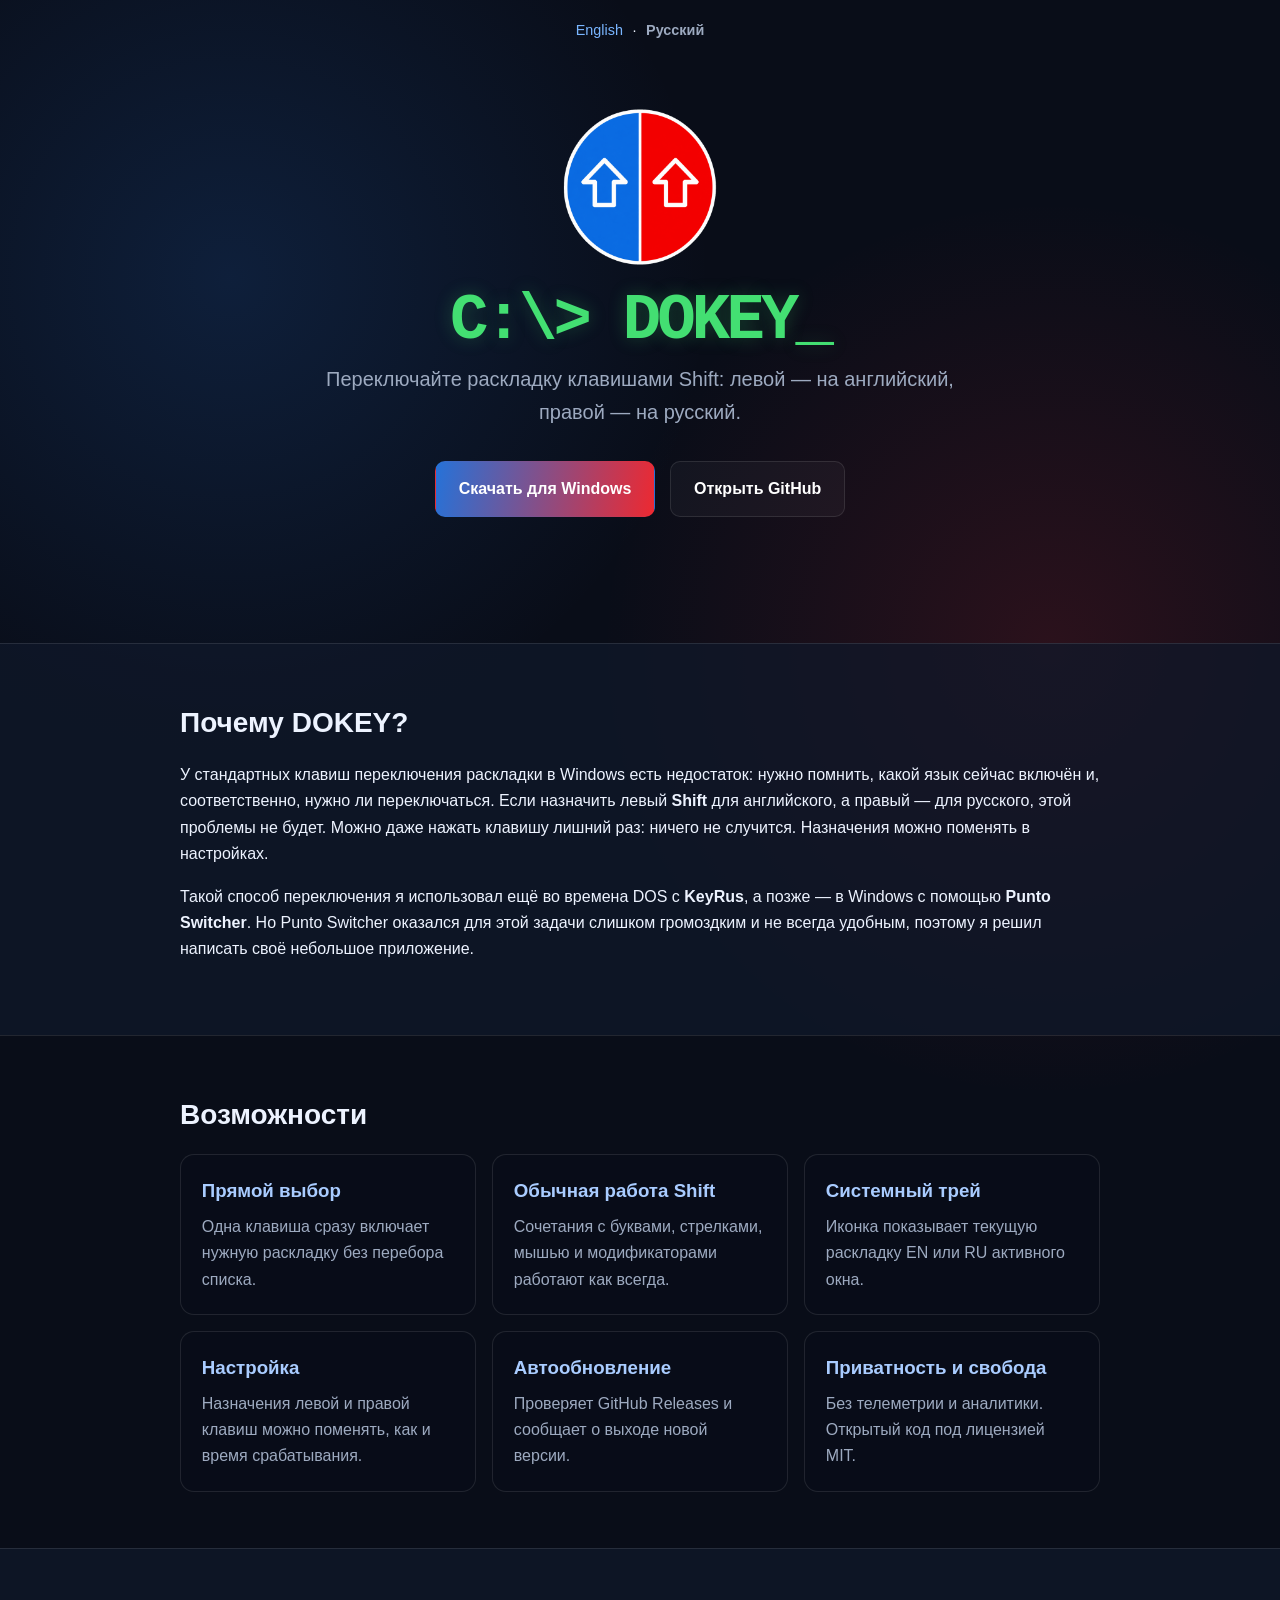
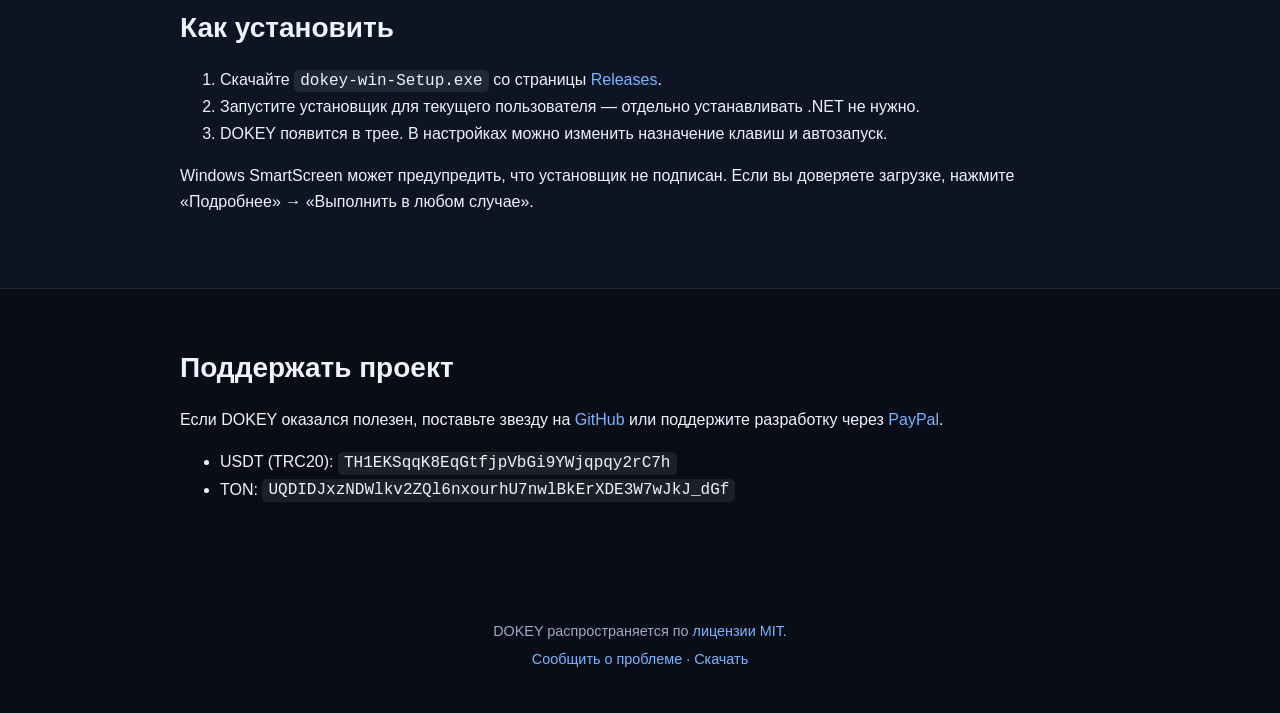
==== ru/index.html @ aeb41aa9 "Update pages from 5b7f5b9" ====
<!doctype html>
<html lang="ru">
<head>
  <meta charset="utf-8">
  <meta name="viewport" content="width=device-width, initial-scale=1">
  <title>DOKEY — Переключение раскладки клавишами Shift</title>
  <meta name="description" content="DOKEY — бесплатная утилита для Windows, назначающая английскую и русскую раскладки левой и правой клавишам Shift.">
  <link rel="canonical" href="https://dosoft.github.io/dokey/ru/">
  <link rel="alternate" hreflang="en" href="https://dosoft.github.io/dokey/">
  <link rel="icon" type="image/png" href="../logo.png">
  <meta property="og:title" content="DOKEY — Переключение раскладки клавишами Shift">
  <meta property="og:description" content="Выбирайте английскую или русскую раскладку напрямую левой и правой клавишами Shift.">
  <meta property="og:type" content="website">
  <meta property="og:url" content="https://dosoft.github.io/dokey/ru/">
  <meta property="og:image" content="https://dosoft.github.io/dokey/logo.png">
  <meta property="og:locale" content="ru_RU">
  <meta name="twitter:card" content="summary">
  <link rel="stylesheet" href="../styles.css">
  <script type="application/ld+json">{"@context":"https://schema.org","@type":"SoftwareApplication","name":"DOKEY","applicationCategory":"UtilitiesApplication","operatingSystem":"Windows 10, Windows 11","offers":{"@type":"Offer","price":"0","priceCurrency":"USD"},"url":"https://dosoft.github.io/dokey/ru/","downloadUrl":"https://github.com/dosoft/dokey/releases"}</script>
</head>
<body>
  <nav class="container lang"><a href="../">English</a><span>·</span><span class="active">Русский</span></nav>
  <header class="hero">
    <div class="container">
      <img class="logo" src="../logo.png" alt="Логотип DOKEY" width="160" height="160">
      <h1 class="prompt">C:\&gt; DOKEY_</h1>
      <p class="tagline">Переключайте раскладку клавишами Shift: левой — на английский, правой — на русский.</p>
      <div class="cta"><a class="button" href="https://github.com/dosoft/dokey/releases/latest">Скачать для Windows</a><a class="button secondary" href="https://github.com/dosoft/dokey">Открыть GitHub</a></div>
      <p id="release-meta" class="release-meta"></p>
    </div>
  </header>
  <main>
    <section class="alt"><div class="container"><h2>Почему DOKEY?</h2><p>У стандартных клавиш переключения раскладки в Windows есть недостаток: нужно помнить, какой язык сейчас включён и, соответственно, нужно ли переключаться. Если назначить левый <strong>Shift</strong> для английского, а правый — для русского, этой проблемы не будет. Можно даже нажать клавишу лишний раз: ничего не случится. Назначения можно поменять в настройках.</p><p>Такой способ переключения я использовал ещё во времена DOS с <strong>KeyRus</strong>, а позже — в Windows с помощью <strong>Punto Switcher</strong>. Но Punto Switcher оказался для этой задачи слишком громоздким и не всегда удобным, поэтому я решил написать своё небольшое приложение.</p></div></section>
    <section><div class="container"><h2>Возможности</h2><div class="features">
      <article class="feature"><h3>Прямой выбор</h3><p>Одна клавиша сразу включает нужную раскладку без перебора списка.</p></article>
      <article class="feature"><h3>Обычная работа Shift</h3><p>Сочетания с буквами, стрелками, мышью и модификаторами работают как всегда.</p></article>
      <article class="feature"><h3>Системный трей</h3><p>Иконка показывает текущую раскладку EN или RU активного окна.</p></article>
      <article class="feature"><h3>Настройка</h3><p>Назначения левой и правой клавиш можно поменять, как и время срабатывания.</p></article>
      <article class="feature"><h3>Автообновление</h3><p>Проверяет GitHub Releases и сообщает о выходе новой версии.</p></article>
      <article class="feature"><h3>Приватность и свобода</h3><p>Без телеметрии и аналитики. Открытый код под лицензией MIT.</p></article>
    </div></div></section>
    <section class="alt"><div class="container"><h2>Как установить</h2><ol><li>Скачайте <code>dokey-win-Setup.exe</code> со страницы <a href="https://github.com/dosoft/dokey/releases/latest">Releases</a>.</li><li>Запустите установщик для текущего пользователя — отдельно устанавливать .NET не нужно.</li><li>DOKEY появится в трее. В настройках можно изменить назначение клавиш и автозапуск.</li></ol><p>Windows SmartScreen может предупредить, что установщик не подписан. Если вы доверяете загрузке, нажмите «Подробнее» → «Выполнить в любом случае».</p></div></section>
    <section><div class="container"><h2>Поддержать проект</h2><p>Если DOKEY оказался полезен, поставьте звезду на <a href="https://github.com/dosoft/dokey">GitHub</a> или поддержите разработку через <a href="https://paypal.me/olegda">PayPal</a>.</p><ul><li>USDT (TRC20): <code>TH1EKSqqK8EqGtfjpVbGi9YWjqpqy2rC7h</code></li><li>TON: <code>UQDIDJxzNDWlkv2ZQl6nxourhU7nwlBkErXDE3W7wJkJ_dGf</code></li></ul></div></section>
  </main>
  <footer><div class="container"><p>DOKEY распространяется по <a href="https://github.com/dosoft/dokey/blob/main/LICENSE">лицензии MIT</a>.</p><p><a href="https://github.com/dosoft/dokey/issues">Сообщить о проблеме</a> · <a href="https://github.com/dosoft/dokey/releases">Скачать</a></p></div></footer>
  <script src="../release.js"></script>
</body>
</html>
---- styles.css ----
:root {
  --bg: #090d18;
  --panel: #10182a;
  --panel-soft: #151f35;
  --text: #edf3ff;
  --muted: #9daac0;
  --blue: #2672d8;
  --red: #ed2931;
  --green: #43df72;
  --line: rgba(255,255,255,.1);
  --radius: 14px;
}
* { box-sizing: border-box; }
html { color-scheme: dark; scroll-behavior: smooth; }
body {
  margin: 0;
  color: var(--text);
  background:
    radial-gradient(circle at 18% 12%, rgba(38,114,216,.18), transparent 30rem),
    radial-gradient(circle at 82% 28%, rgba(237,41,49,.15), transparent 28rem),
    var(--bg);
  font: 16px/1.65 -apple-system, BlinkMacSystemFont, "Segoe UI", sans-serif;
}
a { color: #79b5ff; text-decoration: none; }
a:hover { text-decoration: underline; }
.container { width: min(920px, calc(100% - 2rem)); margin-inline: auto; }
.lang { padding-top: 1.2rem; text-align: center; font-size: .9rem; }
.lang a, .lang span { margin: 0 .3rem; }
.lang .active { color: var(--muted); font-weight: 700; }
.hero { padding: 4rem 1rem 4.5rem; text-align: center; }
.logo { width: 160px; height: 160px; display: block; margin: 0 auto 1.4rem; }
.prompt {
  margin: 0 0 .6rem;
  color: var(--green);
  font: 700 clamp(2.1rem, 7vw, 4rem)/1 "Cascadia Mono", Consolas, monospace;
  letter-spacing: -.06em;
  text-shadow: 0 0 18px rgba(67,223,114,.25);
}
.tagline { max-width: 650px; margin: 0 auto 2rem; color: var(--muted); font-size: 1.25rem; }
.cta { display: flex; flex-wrap: wrap; justify-content: center; gap: .9rem; }
.button {
  padding: .85rem 1.45rem;
  border: 1px solid transparent;
  border-radius: 10px;
  color: white;
  background: linear-gradient(100deg, var(--blue), var(--red));
  font-weight: 700;
}
.button:hover { filter: brightness(1.12); text-decoration: none; transform: translateY(-1px); }
.button.secondary { border-color: var(--line); background: rgba(255,255,255,.035); }
.release-meta { min-height: 1.6em; margin-top: 1rem; color: var(--muted); font-size: .92rem; }
.release-version {
  color: var(--green);
  font-family: "Cascadia Mono", Consolas, monospace;
  font-weight: 800;
  text-shadow: 0 0 10px rgba(67,223,114,.25);
}
section { padding: 3.5rem 1rem; border-top: 1px solid var(--line); }
section.alt { background: rgba(16,24,42,.72); }
h2 { margin: 0 0 1rem; font-size: 1.75rem; }
.features { display: grid; grid-template-columns: repeat(auto-fit, minmax(235px, 1fr)); gap: 1rem; }
.feature { padding: 1.3rem; border: 1px solid var(--line); border-radius: var(--radius); background: rgba(9,13,24,.75); }
.feature h3 { margin: 0 0 .45rem; color: #a9ccff; }
.feature p { margin: 0; color: var(--muted); }
code { padding: .14rem .38rem; border-radius: 5px; background: rgba(255,255,255,.08); overflow-wrap: anywhere; }
footer { padding: 2.5rem 1rem; color: var(--muted); text-align: center; font-size: .9rem; }
footer p { margin: .25rem 0; }
@media (max-width: 520px) {
  .hero { padding-top: 3rem; }
  .logo { width: 132px; height: 132px; }
  .button { width: 100%; }
}
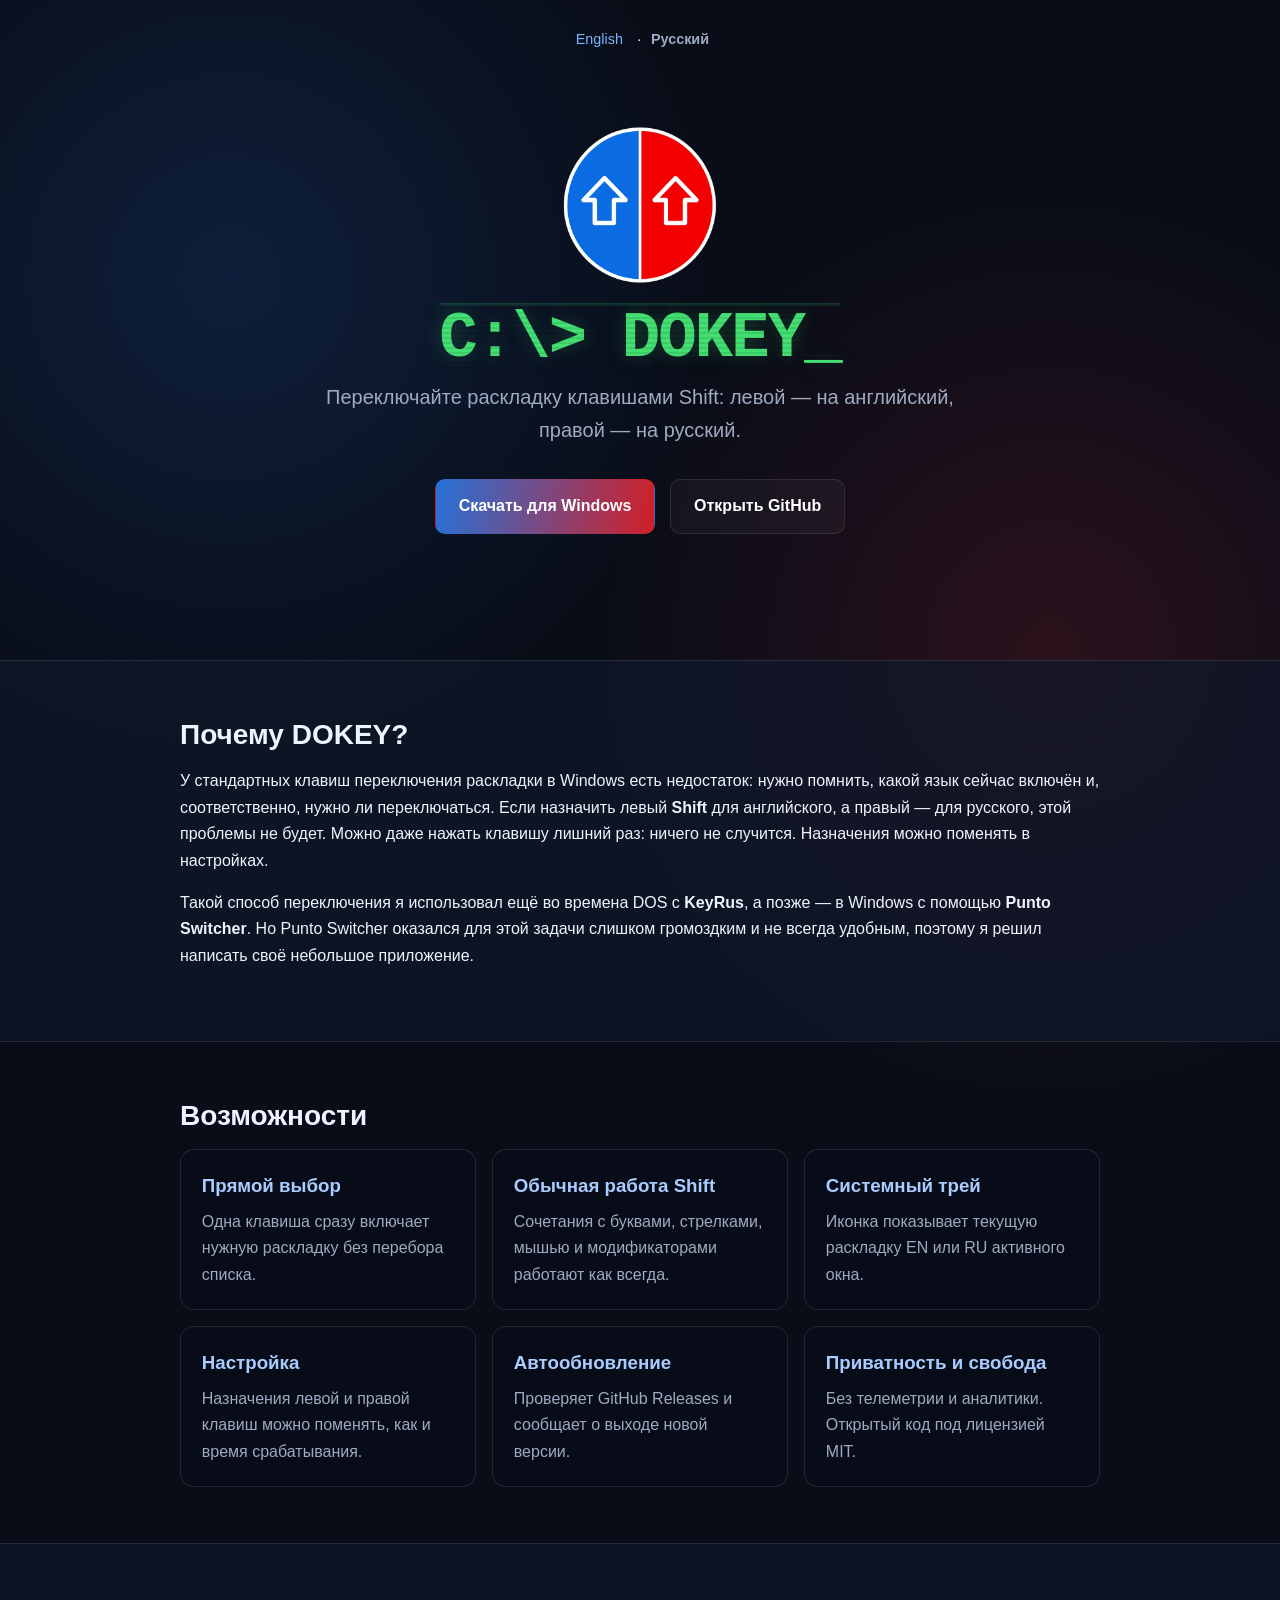
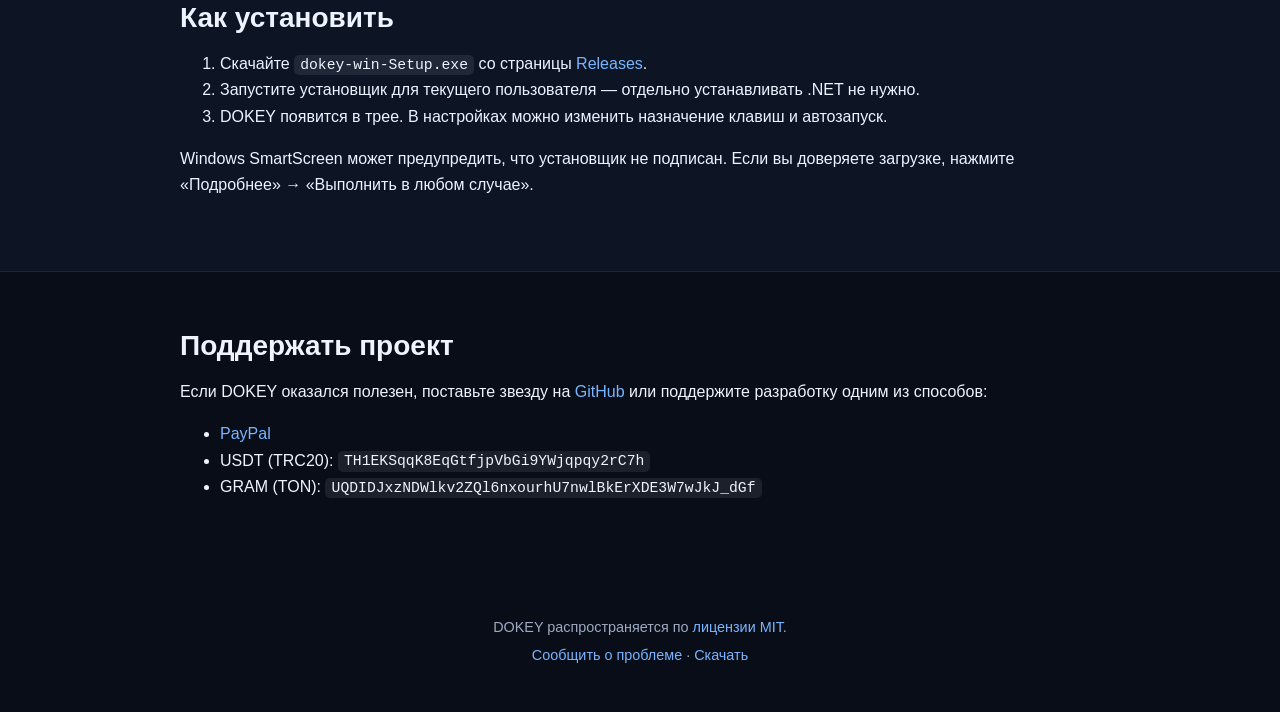
==== commit b49afee1: "Update pages from ebb8635" ====
--- a/ru/index.html
+++ b/ru/index.html
@@ -7,6 +7,9 @@
   <meta name="description" content="DOKEY — бесплатная утилита для Windows, назначающая английскую и русскую раскладки левой и правой клавишам Shift.">
   <link rel="canonical" href="https://dosoft.github.io/dokey/ru/">
   <link rel="alternate" hreflang="en" href="https://dosoft.github.io/dokey/">
+  <link rel="alternate" hreflang="ru" href="https://dosoft.github.io/dokey/ru/">
+  <link rel="alternate" hreflang="x-default" href="https://dosoft.github.io/dokey/">
+  <meta name="theme-color" content="#090d18">
   <link rel="icon" type="image/png" href="../logo.png">
   <meta property="og:title" content="DOKEY — Переключение раскладки клавишами Shift">
   <meta property="og:description" content="Выбирайте английскую или русскую раскладку напрямую левой и правой клавишами Shift.">
@@ -19,10 +22,10 @@
   <script type="application/ld+json">{"@context":"https://schema.org","@type":"SoftwareApplication","name":"DOKEY","applicationCategory":"UtilitiesApplication","operatingSystem":"Windows 10, Windows 11","offers":{"@type":"Offer","price":"0","priceCurrency":"USD"},"url":"https://dosoft.github.io/dokey/ru/","downloadUrl":"https://github.com/dosoft/dokey/releases"}</script>
 </head>
 <body>
-  <nav class="container lang"><a href="../">English</a><span>·</span><span class="active">Русский</span></nav>
+  <nav class="container lang"><a href="../">English</a><span aria-hidden="true">·</span><span class="active">Русский</span></nav>
   <header class="hero">
     <div class="container">
-      <img class="logo" src="../logo.png" alt="Логотип DOKEY" width="160" height="160">
+      <picture><source srcset="../logo.webp" type="image/webp"><img class="logo" src="../logo.png" alt="Логотип DOKEY" width="160" height="160"></picture>
       <h1 class="prompt">C:\&gt; DOKEY_</h1>
       <p class="tagline">Переключайте раскладку клавишами Shift: левой — на английский, правой — на русский.</p>
       <div class="cta"><a class="button" href="https://github.com/dosoft/dokey/releases/latest">Скачать для Windows</a><a class="button secondary" href="https://github.com/dosoft/dokey">Открыть GitHub</a></div>
@@ -40,7 +43,7 @@
       <article class="feature"><h3>Приватность и свобода</h3><p>Без телеметрии и аналитики. Открытый код под лицензией MIT.</p></article>
     </div></div></section>
     <section class="alt"><div class="container"><h2>Как установить</h2><ol><li>Скачайте <code>dokey-win-Setup.exe</code> со страницы <a href="https://github.com/dosoft/dokey/releases/latest">Releases</a>.</li><li>Запустите установщик для текущего пользователя — отдельно устанавливать .NET не нужно.</li><li>DOKEY появится в трее. В настройках можно изменить назначение клавиш и автозапуск.</li></ol><p>Windows SmartScreen может предупредить, что установщик не подписан. Если вы доверяете загрузке, нажмите «Подробнее» → «Выполнить в любом случае».</p></div></section>
-    <section><div class="container"><h2>Поддержать проект</h2><p>Если DOKEY оказался полезен, поставьте звезду на <a href="https://github.com/dosoft/dokey">GitHub</a> или поддержите разработку через <a href="https://paypal.me/olegda">PayPal</a>.</p><ul><li>USDT (TRC20): <code>TH1EKSqqK8EqGtfjpVbGi9YWjqpqy2rC7h</code></li><li>TON: <code>UQDIDJxzNDWlkv2ZQl6nxourhU7nwlBkErXDE3W7wJkJ_dGf</code></li></ul></div></section>
+    <section><div class="container"><h2>Поддержать проект</h2><p>Если DOKEY оказался полезен, поставьте звезду на <a href="https://github.com/dosoft/dokey">GitHub</a> или поддержите разработку одним из способов:</p><ul><li><a href="https://paypal.me/olegda">PayPal</a></li><li>USDT (TRC20): <code>TH1EKSqqK8EqGtfjpVbGi9YWjqpqy2rC7h</code></li><li>GRAM (TON): <code>UQDIDJxzNDWlkv2ZQl6nxourhU7nwlBkErXDE3W7wJkJ_dGf</code></li></ul></div></section>
   </main>
   <footer><div class="container"><p>DOKEY распространяется по <a href="https://github.com/dosoft/dokey/blob/main/LICENSE">лицензии MIT</a>.</p><p><a href="https://github.com/dosoft/dokey/issues">Сообщить о проблеме</a> · <a href="https://github.com/dosoft/dokey/releases">Скачать</a></p></div></footer>
   <script src="../release.js"></script>
--- a/styles.css
+++ b/styles.css
@@ -6,7 +6,10 @@
   --muted: #9daac0;
   --blue: #2672d8;
   --red: #ed2931;
+  --red-deep: #d21f27;
   --green: #43df72;
+  --link: #79b5ff;
+  --heading-accent: #a9ccff;
   --line: rgba(255,255,255,.1);
   --radius: 14px;
 }
@@ -21,11 +24,14 @@
     var(--bg);
   font: 16px/1.65 -apple-system, BlinkMacSystemFont, "Segoe UI", sans-serif;
 }
-a { color: #79b5ff; text-decoration: none; }
+a { color: var(--link); text-decoration: none; text-underline-offset: .18em; }
 a:hover { text-decoration: underline; }
+:focus-visible { outline: 2px solid var(--link); outline-offset: 3px; border-radius: 4px; }
+::selection { background: var(--blue); color: #fff; }
 .container { width: min(920px, calc(100% - 2rem)); margin-inline: auto; }
 .lang { padding-top: 1.2rem; text-align: center; font-size: .9rem; }
-.lang a, .lang span { margin: 0 .3rem; }
+.lang a { display: inline-block; padding: .55rem .5rem; margin: 0 .1rem; }
+.lang span { margin: 0 .3rem; }
 .lang .active { color: var(--muted); font-weight: 700; }
 .hero { padding: 4rem 1rem 4.5rem; text-align: center; }
 .logo { width: 160px; height: 160px; display: block; margin: 0 auto 1.4rem; }
@@ -33,8 +39,43 @@
   margin: 0 0 .6rem;
   color: var(--green);
   font: 700 clamp(2.1rem, 7vw, 4rem)/1 "Cascadia Mono", Consolas, monospace;
-  letter-spacing: -.06em;
+  letter-spacing: -.03em;
   text-shadow: 0 0 18px rgba(67,223,114,.25);
+  position: relative;
+  display: inline-block;
+  animation: terminal-glow 3s ease-in-out infinite alternate;
+}
+
+.prompt::before,
+.prompt::after {
+  content: "";
+  position: absolute;
+  pointer-events: none;
+  left: 0;
+  right: 0;
+}
+
+.prompt::before {
+  top: -4px;
+  height: 4px;
+  will-change: transform;
+  background: linear-gradient(to bottom, rgba(67, 223, 114, .22), transparent);
+  animation: terminal-scan 3.5s linear infinite;
+  z-index: 1;
+}
+
+.prompt::after {
+  top: 0;
+  bottom: 0;
+  background: repeating-linear-gradient(
+    to bottom,
+    rgba(0, 0, 0, .22) 0px,
+    rgba(0, 0, 0, .22) 2px,
+    transparent 2px,
+    transparent 5px
+  );
+  opacity: .4;
+  z-index: 2;
 }
 .tagline { max-width: 650px; margin: 0 auto 2rem; color: var(--muted); font-size: 1.25rem; }
 .cta { display: flex; flex-wrap: wrap; justify-content: center; gap: .9rem; }
@@ -43,7 +84,7 @@
   border: 1px solid transparent;
   border-radius: 10px;
   color: white;
-  background: linear-gradient(100deg, var(--blue), var(--red));
+  background: linear-gradient(100deg, var(--blue), var(--red-deep));
   font-weight: 700;
 }
 .button:hover { filter: brightness(1.12); text-decoration: none; transform: translateY(-1px); }
@@ -57,14 +98,34 @@
 }
 section { padding: 3.5rem 1rem; border-top: 1px solid var(--line); }
 section.alt { background: rgba(16,24,42,.72); }
-h2 { margin: 0 0 1rem; font-size: 1.75rem; }
+h2 { margin: 0 0 1rem; font-size: 1.75rem; line-height: 1.25; text-wrap: balance; }
+
 .features { display: grid; grid-template-columns: repeat(auto-fit, minmax(235px, 1fr)); gap: 1rem; }
 .feature { padding: 1.3rem; border: 1px solid var(--line); border-radius: var(--radius); background: rgba(9,13,24,.75); }
-.feature h3 { margin: 0 0 .45rem; color: #a9ccff; }
+.feature h3 { margin: 0 0 .45rem; color: var(--heading-accent); }
 .feature p { margin: 0; color: var(--muted); }
-code { padding: .14rem .38rem; border-radius: 5px; background: rgba(255,255,255,.08); overflow-wrap: anywhere; }
+code { padding: .14rem .38rem; border-radius: 5px; background: rgba(255,255,255,.08); overflow-wrap: anywhere; font-family: "Cascadia Mono", Consolas, monospace; font-size: .92em; }
 footer { padding: 2.5rem 1rem; color: var(--muted); text-align: center; font-size: .9rem; }
 footer p { margin: .25rem 0; }
+
+@keyframes terminal-glow {
+  0% { text-shadow: 0 0 18px rgba(67, 223, 114, .22); }
+  100% { text-shadow: 0 0 26px rgba(67, 223, 114, .35), 0 0 42px rgba(67, 223, 114, .12); }
+}
+
+@keyframes terminal-scan {
+  0% { transform: translateY(0); opacity: 0; }
+  8% { opacity: .8; }
+  92% { opacity: .8; }
+  100% { transform: translateY(1.15em); opacity: 0; }
+}
+
+@media (prefers-reduced-motion: reduce) {
+  html { scroll-behavior: auto; }
+  .prompt { animation: none; }
+  .prompt::before { animation: none; opacity: 0; }
+}
+
 @media (max-width: 520px) {
   .hero { padding-top: 3rem; }
   .logo { width: 132px; height: 132px; }
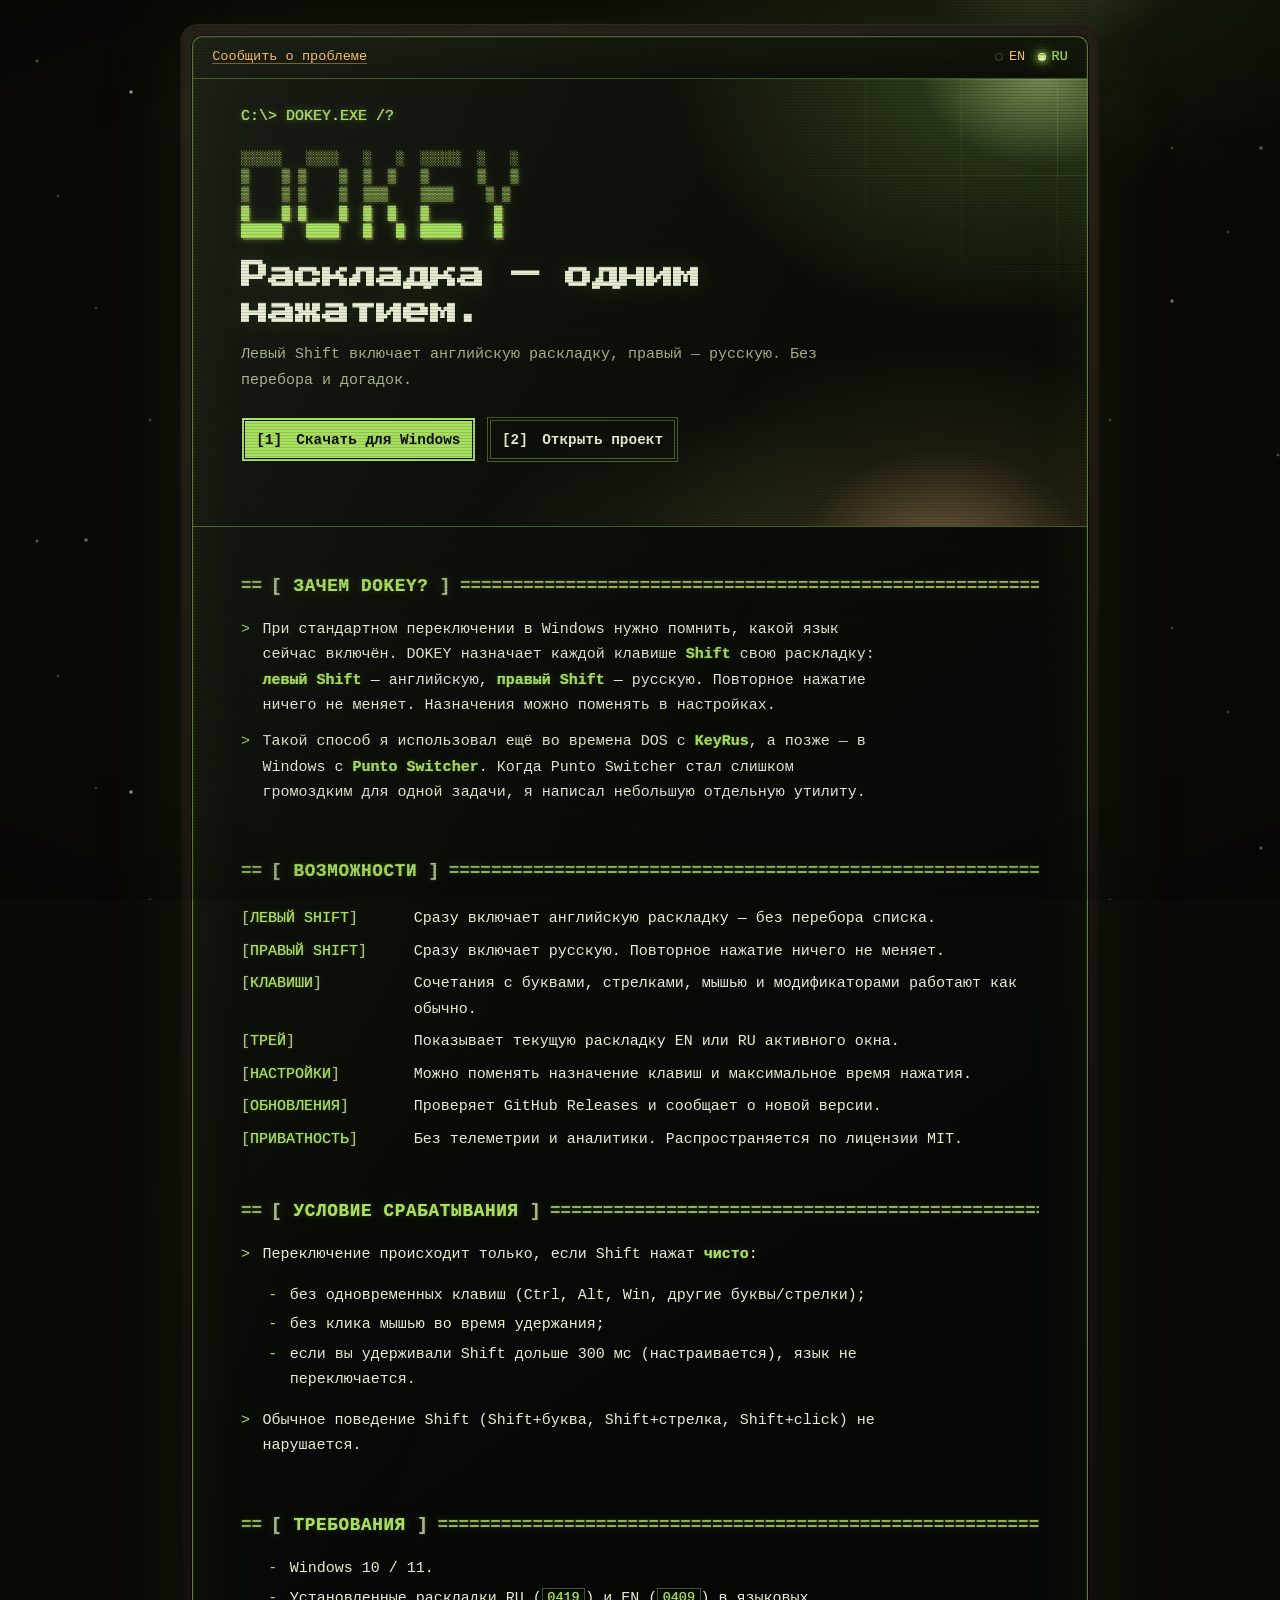
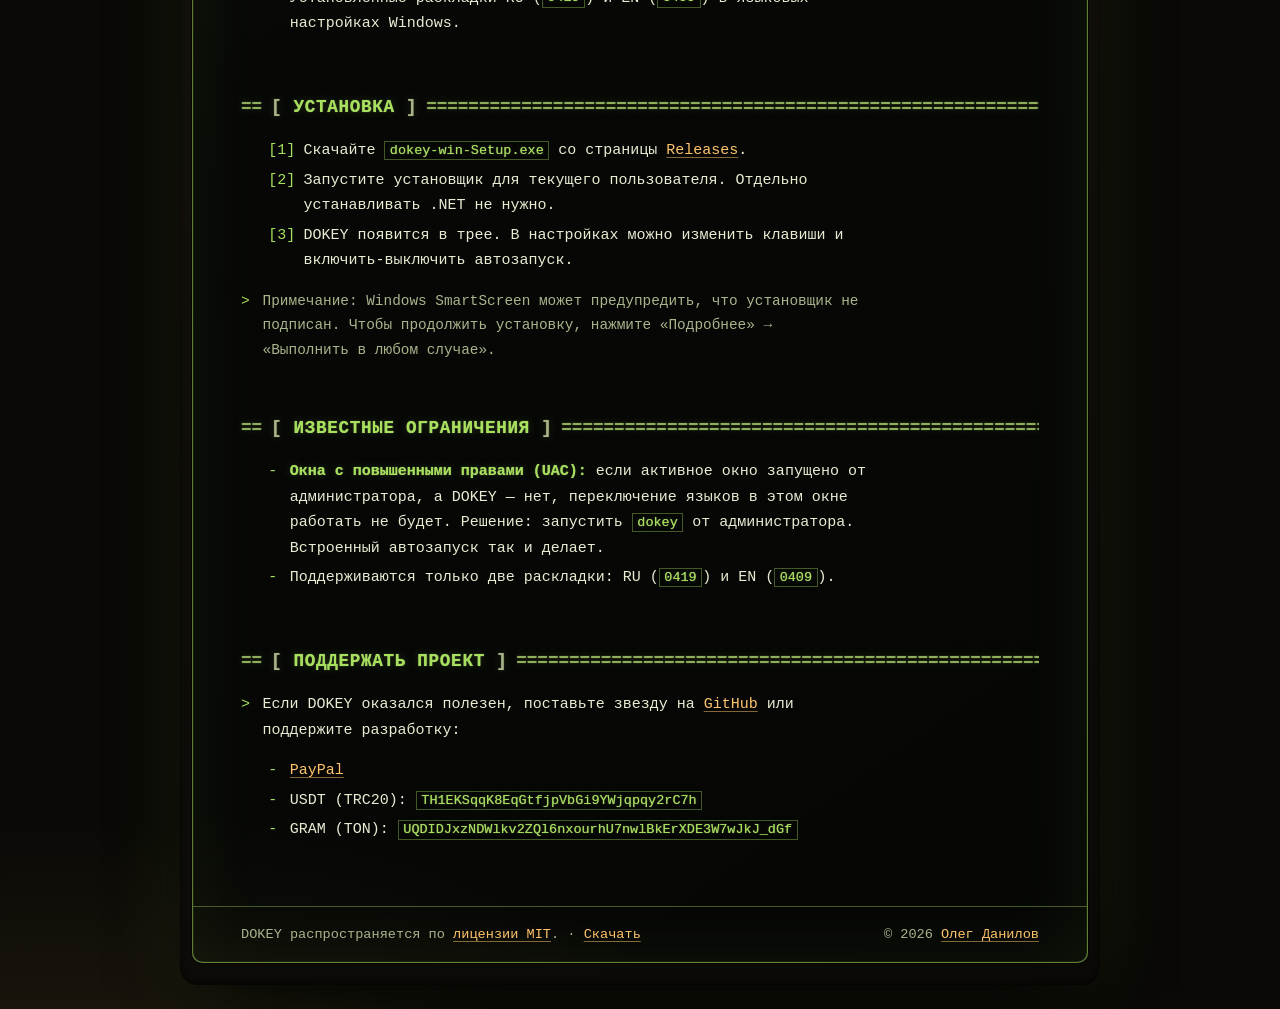
==== commit 7254ac75: "Update pages from 9289784" ====
--- a/ru/index.html
+++ b/ru/index.html
@@ -9,7 +9,7 @@
   <link rel="alternate" hreflang="en" href="https://dosoft.github.io/dokey/">
   <link rel="alternate" hreflang="ru" href="https://dosoft.github.io/dokey/ru/">
   <link rel="alternate" hreflang="x-default" href="https://dosoft.github.io/dokey/">
-  <meta name="theme-color" content="#090d18">
+  <meta name="theme-color" content="#0a0906">
   <link rel="icon" type="image/png" href="../logo.png">
   <meta property="og:title" content="DOKEY — Переключение раскладки клавишами Shift">
   <meta property="og:description" content="Выбирайте английскую или русскую раскладку напрямую левой и правой клавишами Shift.">
@@ -18,34 +18,48 @@
   <meta property="og:image" content="https://dosoft.github.io/dokey/logo.png">
   <meta property="og:locale" content="ru_RU">
   <meta name="twitter:card" content="summary">
-  <link rel="stylesheet" href="../styles.css">
-  <script type="application/ld+json">{"@context":"https://schema.org","@type":"SoftwareApplication","name":"DOKEY","applicationCategory":"UtilitiesApplication","operatingSystem":"Windows 10, Windows 11","offers":{"@type":"Offer","price":"0","priceCurrency":"USD"},"url":"https://dosoft.github.io/dokey/ru/","downloadUrl":"https://github.com/dosoft/dokey/releases"}</script>
+  <link rel="stylesheet" href="../styles.css?v=9289784">
+  <script type="application/ld+json">{"@context":"https://schema.org","@type":"SoftwareApplication","name":"DOKEY","applicationCategory":"UtilitiesApplication","operatingSystem":"Windows 10, Windows 11","offers":{"@type":"Offer","price":"0","priceCurrency":"USD"},"url":"https://dosoft.github.io/dokey/ru/","downloadUrl":"https://github.com/dosoft/dokey/releases","author":{"@type":"Person","name":"Олег Данилов","url":"https://olegd.com"}}</script>
 </head>
 <body>
-  <nav class="container lang"><a href="../">English</a><span aria-hidden="true">·</span><span class="active">Русский</span></nav>
-  <header class="hero">
-    <div class="container">
-      <picture><source srcset="../logo.webp" type="image/webp"><img class="logo" src="../logo.png" alt="Логотип DOKEY" width="160" height="160"></picture>
-      <h1 class="prompt">C:\&gt; DOKEY_</h1>
-      <p class="tagline">Переключайте раскладку клавишами Shift: левой — на английский, правой — на русский.</p>
-      <div class="cta"><a class="button" href="https://github.com/dosoft/dokey/releases/latest">Скачать для Windows</a><a class="button secondary" href="https://github.com/dosoft/dokey">Открыть GitHub</a></div>
-      <p id="release-meta" class="release-meta"></p>
+  <div class="crt container">
+    <div class="terminal">
+    <nav class="terminal-nav"><a href="https://github.com/dosoft/dokey/issues">Сообщить о проблеме</a><span class="language"><a class="lang" href="../" lang="en"><span class="lamp" aria-hidden="true"></span>EN</a><a class="lang active" href="./" aria-current="page" lang="ru"><span class="lamp is-on" aria-hidden="true"></span>RU</a></span></nav>
+    <header class="terminal-header">
+      <div class="terminal-content">
+        <p class="command">C:\&gt; DOKEY.EXE /?</p>
+        <pre class="ascii-mark" role="img" aria-label="DOKEY">
+░░░░░   ░░░░   ░   ░  ░░░░░  ░   ░
+▒    ▒ ▒    ▒  ▒  ▒   ▒      ▒   ▒
+▒    ▒ ▒    ▒  ▒▒▒    ▒▒▒▒    ▒ ▒
+▓    ▓ ▓    ▓  ▓  ▓   ▓        ▓
+█████   ████   █   █  █████    █</pre>
+        <h1>Раскладка — одним нажатием.</h1>
+        <p class="tagline">Левый Shift включает английскую раскладку, правый — русскую. Без перебора и догадок.</p>
+        <div class="cta"><a class="button" href="https://github.com/dosoft/dokey/releases/latest"><span class="key">[1]</span> Скачать для Windows</a><a class="button secondary" href="https://github.com/dosoft/dokey"><span class="key">[2]</span> Открыть проект</a></div>
+        <p id="release-meta" class="release-meta"></p>
+      </div>
+    </header>
+    <main class="terminal-content">
+      <section class="output-section"><h2><span>ЗАЧЕМ DOKEY?</span></h2><p>При стандартном переключении в Windows нужно помнить, какой язык сейчас включён. DOKEY назначает каждой клавише <strong>Shift</strong> свою раскладку: <strong>левый Shift</strong> — английскую, <strong>правый Shift</strong> — русскую. Повторное нажатие ничего не меняет. Назначения можно поменять в настройках.</p><p>Такой способ я использовал ещё во времена DOS с <strong>KeyRus</strong>, а позже — в Windows с <strong>Punto Switcher</strong>. Когда Punto Switcher стал слишком громоздким для одной задачи, я написал небольшую отдельную утилиту.</p></section>
+      <section class="output-section"><h2><span>ВОЗМОЖНОСТИ</span></h2><dl class="feature-list">
+        <div><dt>ЛЕВЫЙ SHIFT</dt><dd>Сразу включает английскую раскладку — без перебора списка.</dd></div>
+        <div><dt>ПРАВЫЙ SHIFT</dt><dd>Сразу включает русскую. Повторное нажатие ничего не меняет.</dd></div>
+        <div><dt>КЛАВИШИ</dt><dd>Сочетания с буквами, стрелками, мышью и модификаторами работают как обычно.</dd></div>
+        <div><dt>ТРЕЙ</dt><dd>Показывает текущую раскладку EN или RU активного окна.</dd></div>
+        <div><dt>НАСТРОЙКИ</dt><dd>Можно поменять назначение клавиш и максимальное время нажатия.</dd></div>
+        <div><dt>ОБНОВЛЕНИЯ</dt><dd>Проверяет GitHub Releases и сообщает о новой версии.</dd></div>
+        <div><dt>ПРИВАТНОСТЬ</dt><dd>Без телеметрии и аналитики. Распространяется по лицензии MIT.</dd></div>
+      </dl></section>
+      <section class="output-section"><h2><span>УСЛОВИЕ СРАБАТЫВАНИЯ</span></h2><p>Переключение происходит только, если Shift нажат <strong>чисто</strong>:</p><ul role="list"><li>без одновременных клавиш (Ctrl, Alt, Win, другие буквы/стрелки);</li><li>без клика мышью во время удержания;</li><li>если вы удерживали Shift дольше 300 мс (настраивается), язык не переключается.</li></ul><p>Обычное поведение Shift (Shift+буква, Shift+стрелка, Shift+click) не нарушается.</p></section>
+      <section class="output-section"><h2><span>ТРЕБОВАНИЯ</span></h2><ul role="list"><li>Windows 10 / 11.</li><li>Установленные раскладки RU (<code>0419</code>) и EN (<code>0409</code>) в языковых настройках Windows.</li></ul></section>
+      <section class="output-section"><h2><span>УСТАНОВКА</span></h2><ol role="list"><li>Скачайте <code>dokey-win-Setup.exe</code> со страницы <a href="https://github.com/dosoft/dokey/releases/latest">Releases</a>.</li><li>Запустите установщик для текущего пользователя. Отдельно устанавливать .NET не нужно.</li><li>DOKEY появится в трее. В настройках можно изменить клавиши и включить-выключить автозапуск.</li></ol><p class="notice">Примечание: Windows SmartScreen может предупредить, что установщик не подписан. Чтобы продолжить установку, нажмите «Подробнее» → «Выполнить в любом случае».</p></section>
+      <section class="output-section"><h2><span>ИЗВЕСТНЫЕ ОГРАНИЧЕНИЯ</span></h2><ul role="list"><li><strong>Окна с повышенными правами (UAC):</strong> если активное окно запущено от администратора, а DOKEY — нет, переключение языков в этом окне работать не будет. Решение: запустить <code>dokey</code> от администратора. Встроенный автозапуск так и делает.</li><li>Поддерживаются только две раскладки: RU (<code>0419</code>) и EN (<code>0409</code>).</li></ul></section>
+      <section class="output-section"><h2><span>ПОДДЕРЖАТЬ ПРОЕКТ</span></h2><p>Если DOKEY оказался полезен, поставьте звезду на <a href="https://github.com/dosoft/dokey">GitHub</a> или поддержите разработку:</p><ul role="list"><li><a href="https://paypal.me/olegda">PayPal</a></li><li>USDT (TRC20): <button type="button" class="copy" data-copy="TH1EKSqqK8EqGtfjpVbGi9YWjqpqy2rC7h" data-copied="скопировано" data-failed="не удалось скопировать" aria-label="Скопировать адрес USDT (TRC20)">TH1EKSqqK8EqGtfjpVbGi9YWjqpqy2rC7h</button><span class="copy-hint" role="status"></span></li><li>GRAM (TON): <button type="button" class="copy" data-copy="UQDIDJxzNDWlkv2ZQl6nxourhU7nwlBkErXDE3W7wJkJ_dGf" data-copied="скопировано" data-failed="не удалось скопировать" aria-label="Скопировать адрес GRAM (TON)">UQDIDJxzNDWlkv2ZQl6nxourhU7nwlBkErXDE3W7wJkJ_dGf</button><span class="copy-hint" role="status"></span></li></ul></section>
+    </main>
+    <footer class="terminal-footer"><p>DOKEY распространяется по <a href="https://github.com/dosoft/dokey/blob/main/LICENSE">лицензии MIT</a>. <span class="sep" aria-hidden="true">·</span> <a href="https://github.com/dosoft/dokey/releases">Скачать</a></p><p>© <span data-copyright-years>2026</span> <a href="https://olegd.com">Олег Данилов</a></p></footer>
     </div>
-  </header>
-  <main>
-    <section class="alt"><div class="container"><h2>Почему DOKEY?</h2><p>У стандартных клавиш переключения раскладки в Windows есть недостаток: нужно помнить, какой язык сейчас включён и, соответственно, нужно ли переключаться. Если назначить левый <strong>Shift</strong> для английского, а правый — для русского, этой проблемы не будет. Можно даже нажать клавишу лишний раз: ничего не случится. Назначения можно поменять в настройках.</p><p>Такой способ переключения я использовал ещё во времена DOS с <strong>KeyRus</strong>, а позже — в Windows с помощью <strong>Punto Switcher</strong>. Но Punto Switcher оказался для этой задачи слишком громоздким и не всегда удобным, поэтому я решил написать своё небольшое приложение.</p></div></section>
-    <section><div class="container"><h2>Возможности</h2><div class="features">
-      <article class="feature"><h3>Прямой выбор</h3><p>Одна клавиша сразу включает нужную раскладку без перебора списка.</p></article>
-      <article class="feature"><h3>Обычная работа Shift</h3><p>Сочетания с буквами, стрелками, мышью и модификаторами работают как всегда.</p></article>
-      <article class="feature"><h3>Системный трей</h3><p>Иконка показывает текущую раскладку EN или RU активного окна.</p></article>
-      <article class="feature"><h3>Настройка</h3><p>Назначения левой и правой клавиш можно поменять, как и время срабатывания.</p></article>
-      <article class="feature"><h3>Автообновление</h3><p>Проверяет GitHub Releases и сообщает о выходе новой версии.</p></article>
-      <article class="feature"><h3>Приватность и свобода</h3><p>Без телеметрии и аналитики. Открытый код под лицензией MIT.</p></article>
-    </div></div></section>
-    <section class="alt"><div class="container"><h2>Как установить</h2><ol><li>Скачайте <code>dokey-win-Setup.exe</code> со страницы <a href="https://github.com/dosoft/dokey/releases/latest">Releases</a>.</li><li>Запустите установщик для текущего пользователя — отдельно устанавливать .NET не нужно.</li><li>DOKEY появится в трее. В настройках можно изменить назначение клавиш и автозапуск.</li></ol><p>Windows SmartScreen может предупредить, что установщик не подписан. Если вы доверяете загрузке, нажмите «Подробнее» → «Выполнить в любом случае».</p></div></section>
-    <section><div class="container"><h2>Поддержать проект</h2><p>Если DOKEY оказался полезен, поставьте звезду на <a href="https://github.com/dosoft/dokey">GitHub</a> или поддержите разработку одним из способов:</p><ul><li><a href="https://paypal.me/olegda">PayPal</a></li><li>USDT (TRC20): <code>TH1EKSqqK8EqGtfjpVbGi9YWjqpqy2rC7h</code></li><li>GRAM (TON): <code>UQDIDJxzNDWlkv2ZQl6nxourhU7nwlBkErXDE3W7wJkJ_dGf</code></li></ul></div></section>
-  </main>
-  <footer><div class="container"><p>DOKEY распространяется по <a href="https://github.com/dosoft/dokey/blob/main/LICENSE">лицензии MIT</a>.</p><p><a href="https://github.com/dosoft/dokey/issues">Сообщить о проблеме</a> · <a href="https://github.com/dosoft/dokey/releases">Скачать</a></p></div></footer>
-  <script src="../release.js"></script>
+  </div>
+  <script src="../release.js?v=9289784"></script>
 </body>
 </html>
--- a/styles.css
+++ b/styles.css
@@ -1,133 +1,213 @@
+/* Press Start 2P — 8-bit bitmap face for the display heading (SIL OFL 1.1, see fonts/OFL.txt). */
+@font-face {
+  font-family: "Press Start 2P";
+  font-style: normal;
+  font-weight: 400;
+  font-display: swap;
+  src: url("fonts/press-start-2p-latin.woff2") format("woff2");
+  unicode-range: U+0000-00FF, U+0131, U+0152-0153, U+02BB-02BC, U+02C6, U+02DA, U+02DC, U+0304, U+0308, U+0329, U+2000-206F, U+20AC, U+2122, U+2191, U+2193, U+2212, U+2215, U+FEFF, U+FFFD;
+}
+@font-face {
+  font-family: "Press Start 2P";
+  font-style: normal;
+  font-weight: 400;
+  font-display: swap;
+  src: url("fonts/press-start-2p-cyrillic.woff2") format("woff2");
+  unicode-range: U+0301, U+0400-045F, U+0490-0491, U+04B0-04B1, U+2116;
+}
+
 :root {
-  --bg: #090d18;
-  --panel: #10182a;
-  --panel-soft: #151f35;
-  --text: #edf3ff;
-  --muted: #9daac0;
-  --blue: #2672d8;
-  --red: #ed2931;
-  --red-deep: #d21f27;
-  --green: #43df72;
-  --link: #79b5ff;
-  --heading-accent: #a9ccff;
-  --line: rgba(255,255,255,.1);
-  --radius: 14px;
-}
+  --bg: #0a0906;
+  --text: #e7ecd2;
+  --muted: #a8b58c;
+  --green: #a6e05c;
+  --green-bright: #e6ffa8;
+  --amber: #ffc46b;
+  --link: var(--amber);
+  --line: rgba(166, 224, 92, .38);
+  --bezel: #16130d;
+  --bezel-hi: #2a251b;
+  --phosphor: 0 0 1px rgba(230, 255, 168, .8), 0 0 8px rgba(166, 224, 92, .45), 0 0 22px rgba(166, 224, 92, .18);
+  --phosphor-soft: 0 0 1px rgba(230, 255, 168, .6), 0 0 10px rgba(166, 224, 92, .22);
+}
+
 * { box-sizing: border-box; }
-html { color-scheme: dark; scroll-behavior: smooth; }
-body {
-  margin: 0;
-  color: var(--text);
-  background:
-    radial-gradient(circle at 18% 12%, rgba(38,114,216,.18), transparent 30rem),
-    radial-gradient(circle at 82% 28%, rgba(237,41,49,.15), transparent 28rem),
-    var(--bg);
-  font: 16px/1.65 -apple-system, BlinkMacSystemFont, "Segoe UI", sans-serif;
-}
-a { color: var(--link); text-decoration: none; text-underline-offset: .18em; }
-a:hover { text-decoration: underline; }
-:focus-visible { outline: 2px solid var(--link); outline-offset: 3px; border-radius: 4px; }
-::selection { background: var(--blue); color: #fff; }
+html { color-scheme: dark; scroll-behavior: smooth; scrollbar-color: var(--green) var(--bg); }
+body { margin: 0; color: var(--text); background: radial-gradient(14rem 11rem at 82% -2%, rgba(230,255,168,.20), transparent 62%), radial-gradient(58rem 40rem at 84% -8%, rgba(166,224,92,.18), transparent 62%), radial-gradient(50rem 38rem at 4% 108%, rgba(255,196,107,.13), transparent 66%), radial-gradient(44rem 44rem at 50% 46%, rgba(166,224,92,.05), transparent 72%), var(--bg); font: 15px/1.7 "Cascadia Mono", "Lucida Console", Consolas, monospace; }
+a { color: var(--link); text-decoration: underline; text-decoration-color: rgba(255,196,107,.5); text-underline-offset: .2em; text-shadow: 0 0 0 rgba(230,255,168,0), 0 0 0 rgba(166,224,92,0); transition: color .18s ease-out, text-decoration-color .18s ease-out, text-shadow .5s ease-out .22s; }
+a:hover { color: var(--green-bright); text-decoration-color: currentColor; text-shadow: var(--phosphor-soft); transition: color .12s ease-out, text-decoration-color .12s ease-out, text-shadow .07s ease-out; }
+:focus-visible { outline: 2px solid var(--green); outline-offset: 3px; box-shadow: 0 0 14px rgba(166,224,92,.4); }
+.button:focus-visible, .copy:focus-visible { box-shadow: 0 0 22px rgba(166,224,92,.35); }
+::selection { color: var(--bg); background: var(--green); }
 .container { width: min(920px, calc(100% - 2rem)); margin-inline: auto; }
-.lang { padding-top: 1.2rem; text-align: center; font-size: .9rem; }
-.lang a { display: inline-block; padding: .55rem .5rem; margin: 0 .1rem; }
-.lang span { margin: 0 .3rem; }
-.lang .active { color: var(--muted); font-weight: 700; }
-.hero { padding: 4rem 1rem 4.5rem; text-align: center; }
-.logo { width: 160px; height: 160px; display: block; margin: 0 auto 1.4rem; }
-.prompt {
-  margin: 0 0 .6rem;
-  color: var(--green);
-  font: 700 clamp(2.1rem, 7vw, 4rem)/1 "Cascadia Mono", Consolas, monospace;
-  letter-spacing: -.03em;
-  text-shadow: 0 0 18px rgba(67,223,114,.25);
-  position: relative;
-  display: inline-block;
-  animation: terminal-glow 3s ease-in-out infinite alternate;
-}
-
-.prompt::before,
-.prompt::after {
+
+/* The screen is the whole viewport: scanlines on top, tube falloff at the edges. */
+body::before {
+  position: fixed; inset: 0; z-index: 5; pointer-events: none;
+  background: repeating-linear-gradient(to bottom, rgba(0,0,0,.30) 0 1px, rgba(0,0,0,0) 1px 3px);
+  mix-blend-mode: multiply; opacity: .45;
+  animation: crt-flicker 7s ease-in-out infinite;
+  -webkit-mask-image: linear-gradient(to right, transparent calc(50% - min(460px, 50% - 1rem) + 12px), #000 calc(50% - min(460px, 50% - 1rem) + 12px), #000 calc(50% + min(460px, 50% - 1rem) - 12px), transparent calc(50% + min(460px, 50% - 1rem) - 12px));
+  mask-image: linear-gradient(to right, transparent calc(50% - min(460px, 50% - 1rem) + 12px), #000 calc(50% - min(460px, 50% - 1rem) + 12px), #000 calc(50% + min(460px, 50% - 1rem) - 12px), transparent calc(50% + min(460px, 50% - 1rem) - 12px));
   content: "";
-  position: absolute;
-  pointer-events: none;
-  left: 0;
-  right: 0;
-}
-
-.prompt::before {
-  top: -4px;
-  height: 4px;
-  will-change: transform;
-  background: linear-gradient(to bottom, rgba(67, 223, 114, .22), transparent);
-  animation: terminal-scan 3.5s linear infinite;
-  z-index: 1;
-}
-
-.prompt::after {
-  top: 0;
-  bottom: 0;
-  background: repeating-linear-gradient(
-    to bottom,
-    rgba(0, 0, 0, .22) 0px,
-    rgba(0, 0, 0, .22) 2px,
-    transparent 2px,
-    transparent 5px
-  );
-  opacity: .4;
-  z-index: 2;
-}
-.tagline { max-width: 650px; margin: 0 auto 2rem; color: var(--muted); font-size: 1.25rem; }
-.cta { display: flex; flex-wrap: wrap; justify-content: center; gap: .9rem; }
-.button {
-  padding: .85rem 1.45rem;
-  border: 1px solid transparent;
-  border-radius: 10px;
-  color: white;
-  background: linear-gradient(100deg, var(--blue), var(--red-deep));
-  font-weight: 700;
-}
-.button:hover { filter: brightness(1.12); text-decoration: none; transform: translateY(-1px); }
-.button.secondary { border-color: var(--line); background: rgba(255,255,255,.035); }
-.release-meta { min-height: 1.6em; margin-top: 1rem; color: var(--muted); font-size: .92rem; }
-.release-version {
-  color: var(--green);
-  font-family: "Cascadia Mono", Consolas, monospace;
-  font-weight: 800;
-  text-shadow: 0 0 10px rgba(67,223,114,.25);
-}
-section { padding: 3.5rem 1rem; border-top: 1px solid var(--line); }
-section.alt { background: rgba(16,24,42,.72); }
-h2 { margin: 0 0 1rem; font-size: 1.75rem; line-height: 1.25; text-wrap: balance; }
-
-.features { display: grid; grid-template-columns: repeat(auto-fit, minmax(235px, 1fr)); gap: 1rem; }
-.feature { padding: 1.3rem; border: 1px solid var(--line); border-radius: var(--radius); background: rgba(9,13,24,.75); }
-.feature h3 { margin: 0 0 .45rem; color: var(--heading-accent); }
-.feature p { margin: 0; color: var(--muted); }
-code { padding: .14rem .38rem; border-radius: 5px; background: rgba(255,255,255,.08); overflow-wrap: anywhere; font-family: "Cascadia Mono", Consolas, monospace; font-size: .92em; }
-footer { padding: 2.5rem 1rem; color: var(--muted); text-align: center; font-size: .9rem; }
-footer p { margin: .25rem 0; }
-
-@keyframes terminal-glow {
-  0% { text-shadow: 0 0 18px rgba(67, 223, 114, .22); }
-  100% { text-shadow: 0 0 26px rgba(67, 223, 114, .35), 0 0 42px rgba(67, 223, 114, .12); }
-}
-
-@keyframes terminal-scan {
-  0% { transform: translateY(0); opacity: 0; }
-  8% { opacity: .8; }
-  92% { opacity: .8; }
-  100% { transform: translateY(1.15em); opacity: 0; }
-}
+}
+body::after {
+  position: fixed; inset: 0; z-index: 6; pointer-events: none;
+  background: radial-gradient(ellipse 122% 92% at 50% 50%, transparent 52%, rgba(0,0,0,.62) 100%);
+  content: "";
+}
+
+/* Starfield in the field around the monitor — the old screensaver world. */
+html::before, html::after { position: fixed; inset: 0; z-index: -1; pointer-events: none; background-repeat: repeat; content: ""; }
+html::before {
+  background-image: radial-gradient(2px 2px at 37px 61px, rgba(233,255,199,.55), transparent), radial-gradient(2px 2px at 212px 148px, rgba(233,255,199,.32), transparent), radial-gradient(2px 2px at 341px 42px, rgba(255,214,150,.45), transparent), radial-gradient(2px 2px at 96px 308px, rgba(233,255,199,.26), transparent), radial-gradient(2px 2px at 402px 349px, rgba(233,255,199,.46), transparent), radial-gradient(2px 2px at 268px 232px, rgba(233,255,199,.3), transparent), radial-gradient(2px 2px at 150px 420px, rgba(233,255,199,.38), transparent), radial-gradient(2px 2px at 455px 180px, rgba(255,230,190,.3), transparent), radial-gradient(2px 2px at 58px 196px, rgba(233,255,199,.34), transparent), radial-gradient(2px 2px at 318px 455px, rgba(233,255,199,.42), transparent);
+  background-size: 480px 480px;
+  animation: star-far 260s linear infinite;
+}
+html::after {
+  background-image: radial-gradient(2.5px 2.5px at 131px 92px, rgba(233,255,199,.85), transparent), radial-gradient(2.5px 2.5px at 472px 301px, rgba(255,230,190,.65), transparent), radial-gradient(2.5px 2.5px at 298px 481px, rgba(233,255,199,.55), transparent), radial-gradient(2.5px 2.5px at 561px 148px, rgba(233,255,199,.48), transparent), radial-gradient(2.5px 2.5px at 86px 540px, rgba(233,255,199,.6), transparent), radial-gradient(2.5px 2.5px at 612px 398px, rgba(233,255,199,.52), transparent);
+  background-size: 700px 700px;
+  animation: star-near 400s linear infinite;
+}
+
+/* Monitor shell around the terminal screen. */
+.crt { position: relative; margin-block: 1.5rem; padding: 12px 12px 22px; border-radius: 18px; }
+.crt::before { position: absolute; inset: 0; z-index: -1; border-radius: inherit; background: linear-gradient(165deg, var(--bezel-hi), var(--bezel) 42%, #0b0906 100%); box-shadow: inset 0 1px 0 rgba(255,236,190,.08), inset 0 -2px 5px rgba(0,0,0,.65), 0 34px 72px -28px #000, 0 0 90px rgba(166,224,92,.10); content: ""; }
+
+.terminal { position: relative; overflow: hidden; border: 1px solid rgba(166,224,92,.55); border-radius: 10px; background: radial-gradient(64rem 34rem at 84% -12%, rgba(166,224,92,.11), transparent 66%), radial-gradient(48rem 32rem at 2% 108%, rgba(255,196,107,.06), transparent 70%), linear-gradient(145deg, #0e1209, #070806 55%, #060705); box-shadow: inset 0 0 70px rgba(166,224,92,.07), inset 0 0 1px rgba(230,255,168,.6), 0 0 0 1px rgba(0,0,0,.6); animation: phosphor-warm .8s ease-out both; }
+/* Glass reflection across the tube. */
+.terminal::before { position: absolute; inset: 0; z-index: 1; pointer-events: none; border-radius: inherit; background: linear-gradient(112deg, rgba(255,255,255,.05) 0%, rgba(255,255,255,.015) 22%, transparent 44%); content: ""; }
+.terminal-nav { display: flex; justify-content: space-between; align-items: center; gap: 1rem; padding: .5rem 1.2rem .6rem; border-bottom: 1px solid var(--line); color: var(--muted); font-size: .85rem; }
+.language { display: flex; align-items: center; gap: .8rem; }
+.language .lang { display: inline-flex; align-items: center; gap: .34rem; }
+.language a { text-decoration: none; }
+.language .active { color: var(--green); text-shadow: var(--phosphor-soft); }
+.lamp { flex: none; width: 8px; height: 8px; border: 1px solid rgba(166,224,92,.25); border-radius: 50%; background: #141a10; box-shadow: inset 0 1px 1px rgba(0,0,0,.7); }
+.lamp.is-on { border-color: rgba(230,255,168,.85); background: var(--green-bright); box-shadow: 0 0 6px 1px rgba(166,224,92,.85), 0 0 14px 3px rgba(166,224,92,.4), inset 0 1px 1px rgba(0,0,0,.45); animation: lamp-warm 3s linear both; }
+.terminal-header { position: relative; isolation: isolate; overflow: hidden; border-bottom: 1px solid var(--line); }
+/* Phosphor bloom drifting behind the hero. */
+.terminal-header::before { position: absolute; inset: 0; z-index: -1; pointer-events: none; background: radial-gradient(11rem 8rem at 95% 0%, rgba(230,255,168,.38), transparent 68%), radial-gradient(32rem 25rem at 90% -2%, rgba(166,224,92,.26), transparent 64%), radial-gradient(13rem 10rem at 84% 108%, rgba(255,214,150,.32), transparent 70%), radial-gradient(30rem 23rem at 84% 114%, rgba(255,196,107,.18), transparent 68%), radial-gradient(24rem 20rem at 58% 126%, rgba(166,224,92,.12), transparent 72%); content: ""; }
+/* Oscilloscope graticule, sparse and fading out where the copy sits. */
+.terminal-header::after { position: absolute; inset: 0; z-index: -1; pointer-events: none; background: repeating-linear-gradient(to right, rgba(166,224,92,.20) 0 1px, transparent 1px 96px), repeating-linear-gradient(to bottom, rgba(166,224,92,.20) 0 1px, transparent 1px 96px); -webkit-mask-image: radial-gradient(44% 62% at 100% 0%, #000 0%, rgba(0,0,0,.35) 50%, transparent 100%); mask-image: radial-gradient(44% 62% at 100% 0%, #000 0%, rgba(0,0,0,.35) 50%, transparent 100%); content: ""; }
+.terminal-content { padding: 1.6rem clamp(1rem, 5vw, 3rem); }
+.command { margin: 0 0 1.25rem; color: var(--green); text-shadow: var(--phosphor); }
+.ascii-mark { width: max-content; max-width: 100%; margin: 0 0 1rem; color: var(--green); font: 700 clamp(.62rem, 1.8vw, .85rem)/1.35 "Cascadia Mono", "Lucida Console", Consolas, monospace; white-space: pre; text-shadow: var(--phosphor), 2px 2px 0 rgba(255,196,107,.3); }
+h1 { max-width: 20ch; margin: 0 0 .7rem; color: var(--text); font-family: "Press Start 2P", "Cascadia Mono", "Lucida Console", Consolas, monospace; font-size: clamp(1.2rem, 3.2vw, 1.7rem); line-height: 1.35; letter-spacing: normal; text-shadow: 0 0 22px rgba(166,224,92,.16); }
+.tagline { max-width: 68ch; margin: 0 0 1.5rem; color: var(--muted); }
+.cta { display: flex; flex-wrap: wrap; gap: .7rem; }
+.button { display: inline-block; padding: .4rem .7rem; border: 4px double var(--bg); color: var(--bg); background: var(--green); font-size: .9rem; font-weight: 700; text-decoration: none; box-shadow: 0 0 0 rgba(166,224,92,0); transition: box-shadow .5s ease-out .22s, background .18s ease-out, color .18s ease-out, border-color .18s ease-out, transform .08s ease-out; }
+.button:hover { color: var(--green); background: transparent; border-color: var(--green); text-decoration: none; box-shadow: 0 0 22px rgba(166,224,92,.35); transition: box-shadow .07s ease-out, background .18s ease-out, color .18s ease-out, border-color .18s ease-out, transform .08s ease-out; }
+.button:active, .button.is-pressed { transform: translateY(1px); }
+.button.secondary { border-color: var(--line); color: var(--text); background: transparent; }
+.button.secondary:hover { border-color: var(--green); color: var(--green); box-shadow: 0 0 22px rgba(166,224,92,.25); }
+.key { margin-right: .35rem; }
+.release-meta { min-height: 1.6em; margin: 1rem 0 0; color: var(--muted); font-size: .85rem; }
+.release-version { color: var(--green); font-weight: 700; text-shadow: var(--phosphor-soft); }
+
+.output-section { padding-block: 1.2rem 1.4rem; }
+.output-section h2 { display: flex; align-items: center; gap: .55rem; margin: 0 0 .95rem; color: var(--green); font-size: 1.1rem; font-weight: 700; letter-spacing: .04em; text-shadow: var(--phosphor-soft); }
+.output-section h2::before { flex: none; color: var(--line); letter-spacing: 0; content: "=="; }
+.output-section h2::after { flex: 1 1 0; min-width: 0; overflow: hidden; white-space: nowrap; color: var(--line); letter-spacing: 0; content: "=============================================================================================================================="; }
+.output-section h2 span::before { color: var(--muted); content: "[ "; }
+.output-section h2 span::after { color: var(--muted); content: " ]"; }
+.output-section p { max-width: 72ch; margin: .65rem 0; }
+.output-section ul, .output-section ol { max-width: 72ch; }
+.output-section > p:not(.command) { position: relative; padding-left: 1.35rem; }
+.output-section > p:not(.command)::before { position: absolute; left: 0; color: var(--green); content: ">"; }
+strong { color: var(--green); text-shadow: var(--phosphor-soft); }
+.feature-list { margin: 0; }
+.feature-list > div { display: grid; grid-template-columns: 10rem minmax(0, 1fr); gap: .8rem; padding: .22rem 0; }
+.feature-list dt { color: var(--green); text-shadow: var(--phosphor-soft); }
+.feature-list dt::before { content: "["; color: var(--muted); }
+.feature-list dt::after { content: "]"; color: var(--muted); }
+.feature-list dd { margin: 0; color: var(--text); }
+ol, ul { padding-left: 1.7rem; list-style: none; }
+li { position: relative; padding-left: 1.35rem; margin: .25rem 0; }
+li::before { position: absolute; left: 0; color: var(--green); content: "-"; }
+ol > li { padding-left: 2.2rem; }
+ol > li::before { content: "[" counter(list-item) "]"; }
+code { padding: .08rem .28rem; border: 1px solid var(--line); color: var(--green); background: rgba(6,7,5,.85); overflow-wrap: anywhere; font: .9em "Cascadia Mono", "Lucida Console", Consolas, monospace; text-shadow: var(--phosphor-soft); }
+.copy { padding: .08rem .28rem; border: 1px solid var(--line); color: var(--green); background: rgba(6,7,5,.85); font: .9em "Cascadia Mono", "Lucida Console", Consolas, monospace; text-shadow: var(--phosphor-soft); text-align: left; overflow-wrap: anywhere; cursor: pointer; transition: border-color .18s ease-out, box-shadow .5s ease-out .22s, transform .08s ease-out; }
+.copy:hover { border-color: var(--green); box-shadow: 0 0 16px rgba(166,224,92,.25); transition: border-color .12s ease-out, box-shadow .07s ease-out, transform .08s ease-out; }
+.copy:active { transform: translateY(1px); }
+.copy-hint { margin-left: .5rem; color: var(--green-bright); font-size: .8em; opacity: 0; transition: opacity .25s ease-out; }
+.copy-hint.is-on { opacity: 1; }
+.copy-hint.is-failed { color: var(--amber); }
+.notice { color: var(--muted); font-size: .9rem; }
+.terminal-footer { display: flex; flex-wrap: wrap; justify-content: space-between; align-items: baseline; gap: .35rem 1rem; padding: 1rem clamp(1rem, 5vw, 3rem); border-top: 1px solid var(--line); color: var(--muted); font-size: .85rem; }
+.terminal-footer p { margin: 0; }
+::-webkit-scrollbar { width: 12px; }
+::-webkit-scrollbar-track { background: var(--bg); }
+::-webkit-scrollbar-thumb { border: 3px solid var(--bg); background: var(--line); }
+::-webkit-scrollbar-thumb:hover { background: var(--green); }
+
+/* Language switch: the screen re-tunes, like a CRT changing channel. */
+@view-transition { navigation: auto; }
+::view-transition-old(root) { animation: crt-dim-out .18s ease-in both; }
+::view-transition-new(root) { animation: crt-warm-in .32s cubic-bezier(.16, 1, .3, 1) both; }
+/* The lamps hold their own identity through the switch, so the active one ignites in place. */
+.language .lang:first-child .lamp { view-transition-name: lamp-en; }
+.language .lang:last-child .lamp { view-transition-name: lamp-ru; }
+::view-transition-old(lamp-en), ::view-transition-old(lamp-ru) { animation: lamp-dim .2s ease-in both; }
+::view-transition-new(lamp-en), ::view-transition-new(lamp-ru) { animation: lamp-ignite .34s ease-out both; }
+
+@keyframes phosphor-warm { 0% { opacity: .62; filter: brightness(1.55); } 100% { opacity: 1; filter: none; } }
+@keyframes crt-flicker { 0%, 46%, 49%, 100% { opacity: .45; } 47% { opacity: .38; } 72% { opacity: .42; } 73% { opacity: .45; } }
+@keyframes star-far { from { background-position: 0 0; } to { background-position: -480px -480px; } }
+@keyframes star-near { from { background-position: 0 0; } to { background-position: -700px -700px; } }
+
+@keyframes crt-dim-out { to { opacity: 0; filter: brightness(.5); } }
+@keyframes crt-fade-out { to { opacity: 0; } }
+@keyframes crt-warm-in { from { opacity: 0; filter: brightness(1.55); } to { opacity: 1; filter: none; } }
+@keyframes crt-fade-in { from { opacity: 0; } }
+@keyframes lamp-dim { to { opacity: 0; } }
+@keyframes lamp-ignite { 0% { opacity: 0; } 35% { opacity: 1; } 52% { opacity: .3; } 100% { opacity: 1; } }
+@keyframes lamp-warm { 0%, 12% { opacity: 1; } 17% { opacity: .3; } 22% { opacity: 1; } 30% { opacity: .5; } 36% { opacity: 1; } 48% { opacity: .68; } 55% { opacity: 1; } 70% { opacity: .82; } 78% { opacity: 1; } 100% { opacity: 1; } }
 
 @media (prefers-reduced-motion: reduce) {
   html { scroll-behavior: auto; }
-  .prompt { animation: none; }
-  .prompt::before { animation: none; opacity: 0; }
-}
-
-@media (max-width: 520px) {
-  .hero { padding-top: 3rem; }
-  .logo { width: 132px; height: 132px; }
-  .button { width: 100%; }
-}
+  html::before, html::after { animation: none; }
+  body::before { animation: none; }
+  .terminal { animation: none; }
+  .lamp.is-on { animation: none; }
+  ::view-transition-old(root), ::view-transition-old(lamp-en), ::view-transition-old(lamp-ru) { animation: crt-fade-out .18s linear both; }
+  ::view-transition-new(root), ::view-transition-new(lamp-en), ::view-transition-new(lamp-ru) { animation: crt-fade-in .18s linear both; }
+}
+
+@media (max-width: 1000px) {
+  html::before, html::after { animation: none; }
+}
+
+@media (max-width: 700px) {
+  body::after { background: radial-gradient(ellipse 150% 100% at 50% 50%, transparent 64%, rgba(0,0,0,.5) 100%); }
+}
+
+@media (max-width: 560px) {
+  .container { width: min(100% - 1rem, 920px); }
+  .crt { margin-block: .5rem; padding: 8px 8px 18px; }
+  .terminal-content { padding: 1.1rem .85rem; }
+  .terminal-nav { padding-inline: .65rem; }
+  .terminal-footer { flex-direction: column; align-items: flex-start; gap: .25rem; }
+  .terminal-footer .sep { display: none; }
+  .language { font-size: .75rem; }
+  .feature-list > div { grid-template-columns: 1fr; gap: .1rem; padding-block: .55rem; }
+  .cta { display: grid; grid-template-columns: 1fr; }
+}
+
+/* Paper: the CRT is a screen, so print drops it — ink on white, no glow, no overlays. */
+@media print {
+  :root { --bg: #fff; --text: #111; --muted: #444; --green: #1f5c14; --green-bright: #1f5c14; --amber: #7a4a00; --link: #1f5c14; --line: #a9bfa0; --phosphor: none; --phosphor-soft: none; }
+  html { color-scheme: light; }
+  body { background: #fff; }
+  html::before, html::after, body::before, body::after, .crt::before,
+  .terminal::before, .terminal-header::before, .terminal-header::after { display: none; }
+  .crt { margin-block: 0; padding: 0; }
+  .terminal { border-color: var(--line); background: #fff; box-shadow: none; animation: none; }
+  h1, .ascii-mark { text-shadow: none; }
+  .button, .button.secondary { border-color: var(--green); color: var(--green); background: transparent; box-shadow: none; }
+  .lamp { background: #fff; }
+  .lamp.is-on { border-color: var(--green); background: var(--green); box-shadow: none; animation: none; }
+  code, .copy { background: transparent; }
+  .output-section h2, .feature-list > div, li, .cta, .terminal-footer { break-inside: avoid; }
+  .output-section h2 { break-after: avoid; }
+}
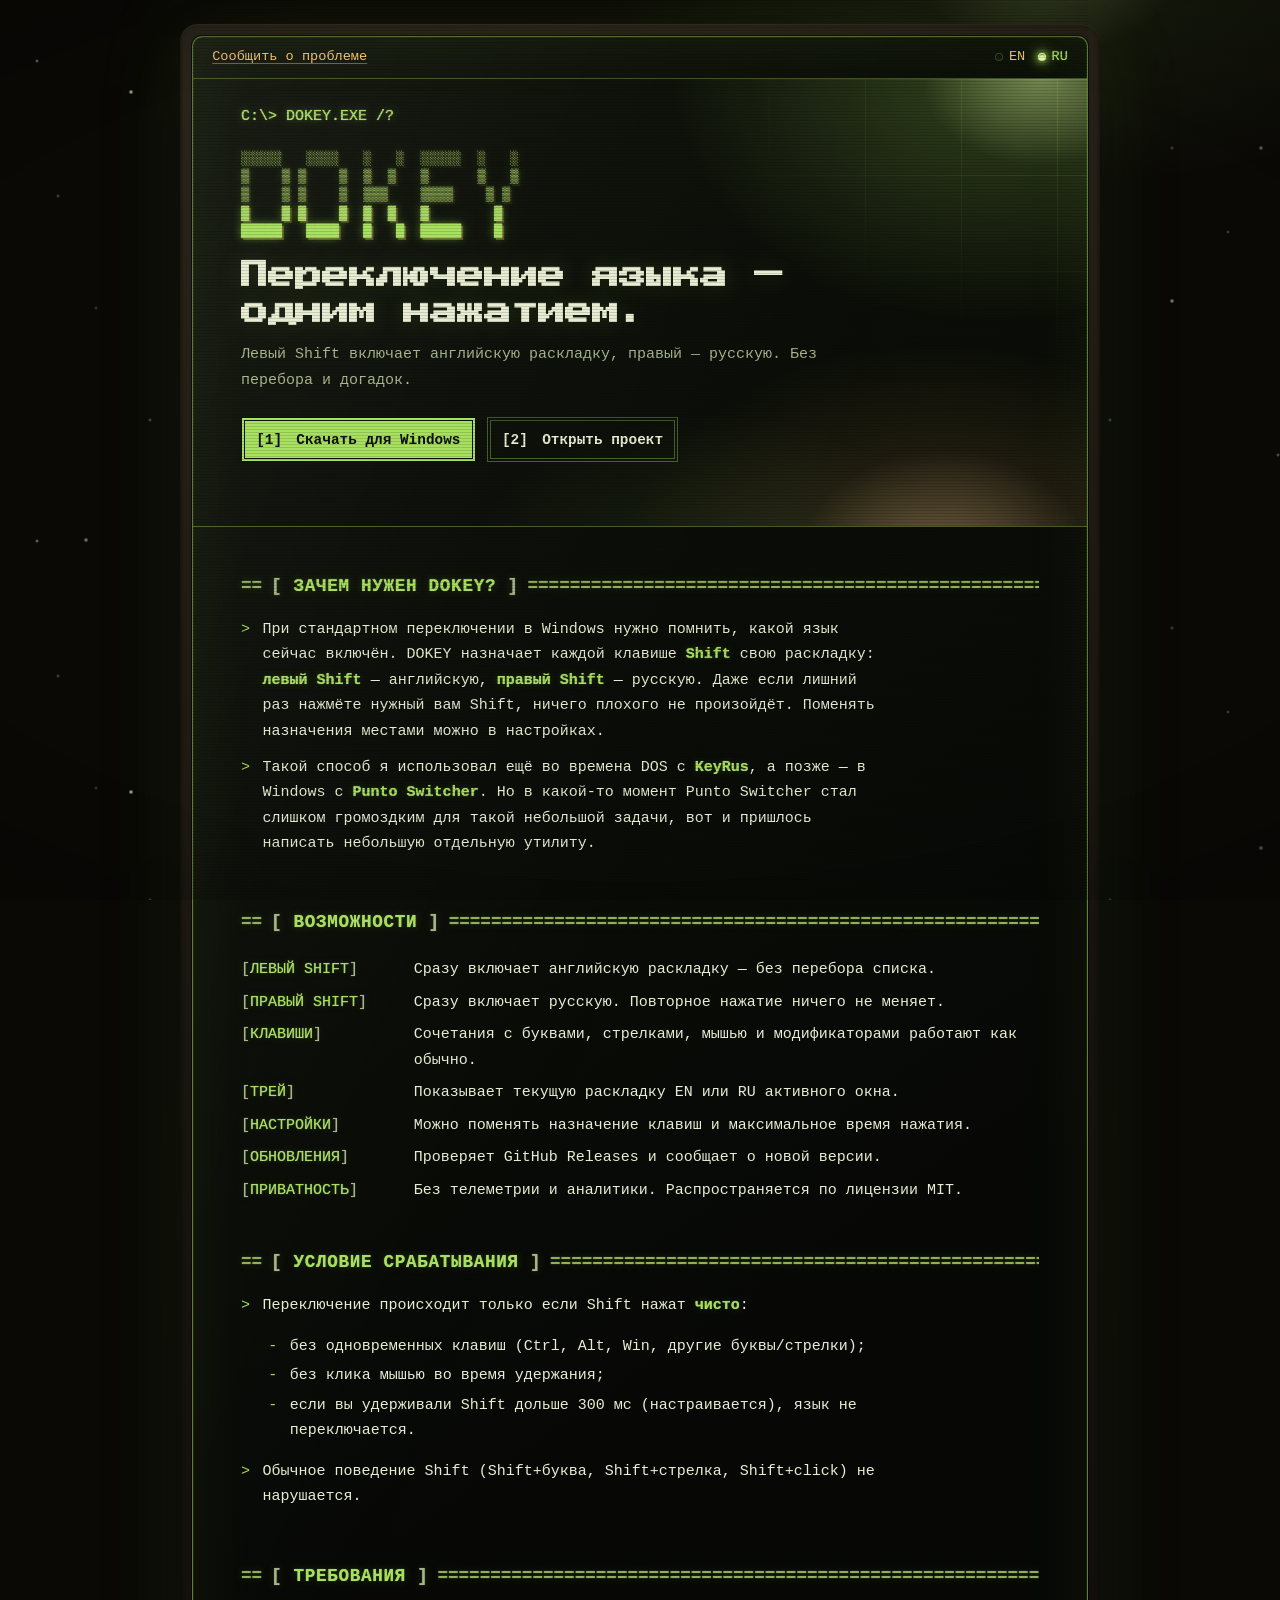
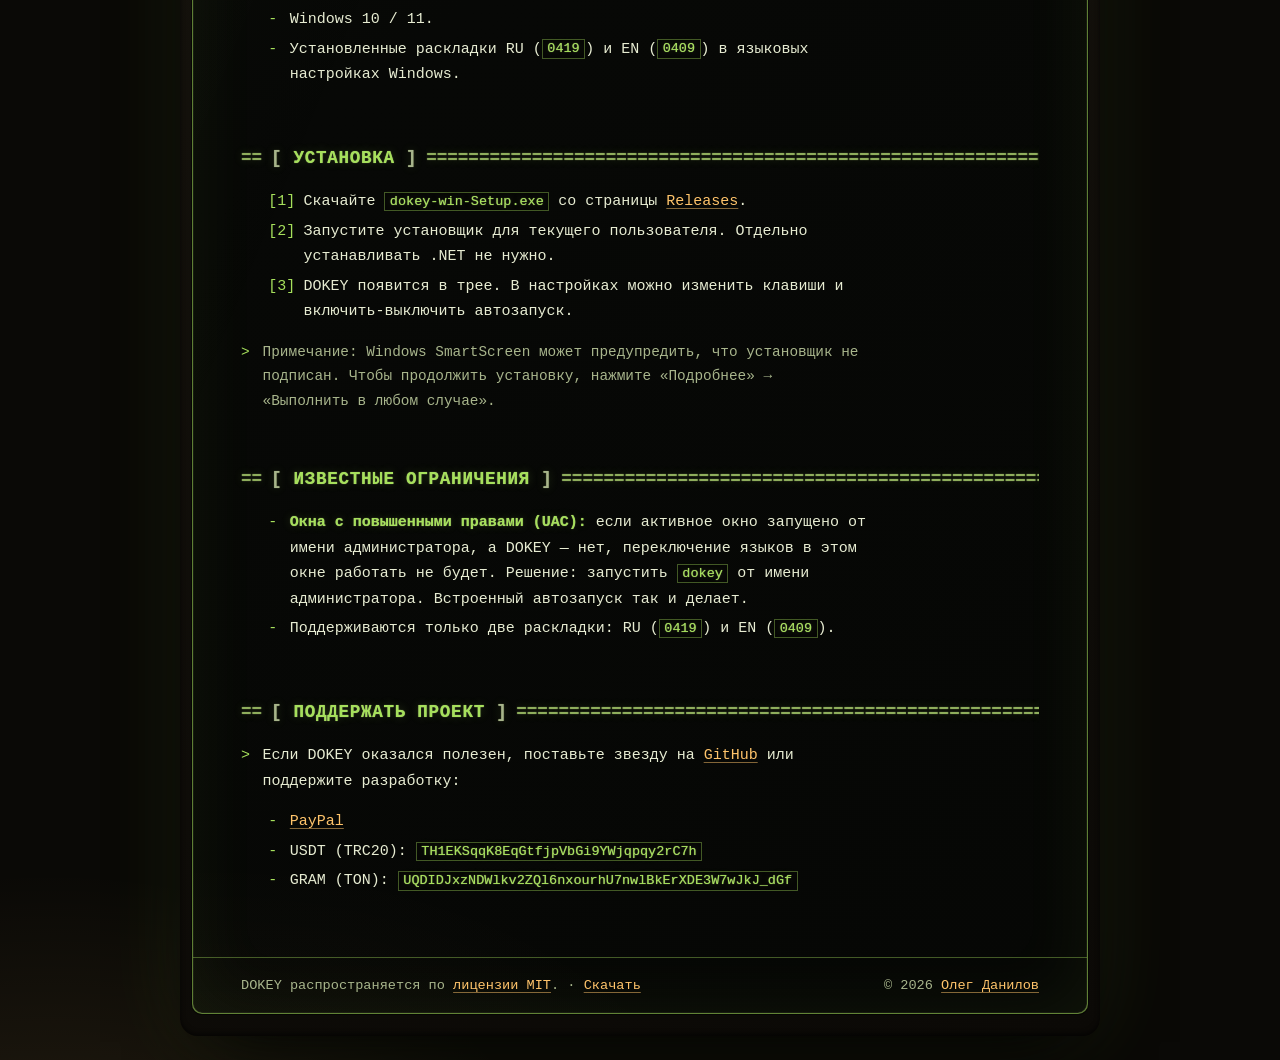
==== commit 82deff04: "Update pages from b9884a3" ====
--- a/ru/index.html
+++ b/ru/index.html
@@ -18,7 +18,7 @@
   <meta property="og:image" content="https://dosoft.github.io/dokey/logo.png">
   <meta property="og:locale" content="ru_RU">
   <meta name="twitter:card" content="summary">
-  <link rel="stylesheet" href="../styles.css?v=9289784">
+  <link rel="stylesheet" href="../styles.css?v=b9884a3">
   <script type="application/ld+json">{"@context":"https://schema.org","@type":"SoftwareApplication","name":"DOKEY","applicationCategory":"UtilitiesApplication","operatingSystem":"Windows 10, Windows 11","offers":{"@type":"Offer","price":"0","priceCurrency":"USD"},"url":"https://dosoft.github.io/dokey/ru/","downloadUrl":"https://github.com/dosoft/dokey/releases","author":{"@type":"Person","name":"Олег Данилов","url":"https://olegd.com"}}</script>
 </head>
 <body>
@@ -34,14 +34,14 @@
 ▒    ▒ ▒    ▒  ▒▒▒    ▒▒▒▒    ▒ ▒
 ▓    ▓ ▓    ▓  ▓  ▓   ▓        ▓
 █████   ████   █   █  █████    █</pre>
-        <h1>Раскладка — одним нажатием.</h1>
+        <h1>Переключение языка — одним нажатием.</h1>
         <p class="tagline">Левый Shift включает английскую раскладку, правый — русскую. Без перебора и догадок.</p>
         <div class="cta"><a class="button" href="https://github.com/dosoft/dokey/releases/latest"><span class="key">[1]</span> Скачать для Windows</a><a class="button secondary" href="https://github.com/dosoft/dokey"><span class="key">[2]</span> Открыть проект</a></div>
         <p id="release-meta" class="release-meta"></p>
       </div>
     </header>
     <main class="terminal-content">
-      <section class="output-section"><h2><span>ЗАЧЕМ DOKEY?</span></h2><p>При стандартном переключении в Windows нужно помнить, какой язык сейчас включён. DOKEY назначает каждой клавише <strong>Shift</strong> свою раскладку: <strong>левый Shift</strong> — английскую, <strong>правый Shift</strong> — русскую. Повторное нажатие ничего не меняет. Назначения можно поменять в настройках.</p><p>Такой способ я использовал ещё во времена DOS с <strong>KeyRus</strong>, а позже — в Windows с <strong>Punto Switcher</strong>. Когда Punto Switcher стал слишком громоздким для одной задачи, я написал небольшую отдельную утилиту.</p></section>
+      <section class="output-section"><h2><span>ЗАЧЕМ НУЖЕН DOKEY?</span></h2><p>При стандартном переключении в Windows нужно помнить, какой язык сейчас включён. DOKEY назначает каждой клавише <strong>Shift</strong> свою раскладку: <strong>левый Shift</strong> — английскую, <strong>правый Shift</strong> — русскую. Даже если лишний раз нажмёте нужный вам Shift, ничего плохого не произойдёт. Поменять назначения местами можно в настройках.</p><p>Такой способ я использовал ещё во времена DOS с <strong>KeyRus</strong>, а позже — в Windows с <strong>Punto Switcher</strong>. Но в какой-то момент Punto Switcher стал слишком громоздким для такой небольшой задачи, вот и пришлось написать небольшую отдельную утилиту.</p></section>
       <section class="output-section"><h2><span>ВОЗМОЖНОСТИ</span></h2><dl class="feature-list">
         <div><dt>ЛЕВЫЙ SHIFT</dt><dd>Сразу включает английскую раскладку — без перебора списка.</dd></div>
         <div><dt>ПРАВЫЙ SHIFT</dt><dd>Сразу включает русскую. Повторное нажатие ничего не меняет.</dd></div>
@@ -51,15 +51,15 @@
         <div><dt>ОБНОВЛЕНИЯ</dt><dd>Проверяет GitHub Releases и сообщает о новой версии.</dd></div>
         <div><dt>ПРИВАТНОСТЬ</dt><dd>Без телеметрии и аналитики. Распространяется по лицензии MIT.</dd></div>
       </dl></section>
-      <section class="output-section"><h2><span>УСЛОВИЕ СРАБАТЫВАНИЯ</span></h2><p>Переключение происходит только, если Shift нажат <strong>чисто</strong>:</p><ul role="list"><li>без одновременных клавиш (Ctrl, Alt, Win, другие буквы/стрелки);</li><li>без клика мышью во время удержания;</li><li>если вы удерживали Shift дольше 300 мс (настраивается), язык не переключается.</li></ul><p>Обычное поведение Shift (Shift+буква, Shift+стрелка, Shift+click) не нарушается.</p></section>
+      <section class="output-section"><h2><span>УСЛОВИЕ СРАБАТЫВАНИЯ</span></h2><p>Переключение происходит только если Shift нажат <strong>чисто</strong>:</p><ul role="list"><li>без одновременных клавиш (Ctrl, Alt, Win, другие буквы/стрелки);</li><li>без клика мышью во время удержания;</li><li>если вы удерживали Shift дольше 300 мс (настраивается), язык не переключается.</li></ul><p>Обычное поведение Shift (Shift+буква, Shift+стрелка, Shift+click) не нарушается.</p></section>
       <section class="output-section"><h2><span>ТРЕБОВАНИЯ</span></h2><ul role="list"><li>Windows 10 / 11.</li><li>Установленные раскладки RU (<code>0419</code>) и EN (<code>0409</code>) в языковых настройках Windows.</li></ul></section>
       <section class="output-section"><h2><span>УСТАНОВКА</span></h2><ol role="list"><li>Скачайте <code>dokey-win-Setup.exe</code> со страницы <a href="https://github.com/dosoft/dokey/releases/latest">Releases</a>.</li><li>Запустите установщик для текущего пользователя. Отдельно устанавливать .NET не нужно.</li><li>DOKEY появится в трее. В настройках можно изменить клавиши и включить-выключить автозапуск.</li></ol><p class="notice">Примечание: Windows SmartScreen может предупредить, что установщик не подписан. Чтобы продолжить установку, нажмите «Подробнее» → «Выполнить в любом случае».</p></section>
-      <section class="output-section"><h2><span>ИЗВЕСТНЫЕ ОГРАНИЧЕНИЯ</span></h2><ul role="list"><li><strong>Окна с повышенными правами (UAC):</strong> если активное окно запущено от администратора, а DOKEY — нет, переключение языков в этом окне работать не будет. Решение: запустить <code>dokey</code> от администратора. Встроенный автозапуск так и делает.</li><li>Поддерживаются только две раскладки: RU (<code>0419</code>) и EN (<code>0409</code>).</li></ul></section>
+      <section class="output-section"><h2><span>ИЗВЕСТНЫЕ ОГРАНИЧЕНИЯ</span></h2><ul role="list"><li><strong>Окна с повышенными правами (UAC):</strong> если активное окно запущено от имени администратора, а DOKEY — нет, переключение языков в этом окне работать не будет. Решение: запустить <code>dokey</code> от имени администратора. Встроенный автозапуск так и делает.</li><li>Поддерживаются только две раскладки: RU (<code>0419</code>) и EN (<code>0409</code>).</li></ul></section>
       <section class="output-section"><h2><span>ПОДДЕРЖАТЬ ПРОЕКТ</span></h2><p>Если DOKEY оказался полезен, поставьте звезду на <a href="https://github.com/dosoft/dokey">GitHub</a> или поддержите разработку:</p><ul role="list"><li><a href="https://paypal.me/olegda">PayPal</a></li><li>USDT (TRC20): <button type="button" class="copy" data-copy="TH1EKSqqK8EqGtfjpVbGi9YWjqpqy2rC7h" data-copied="скопировано" data-failed="не удалось скопировать" aria-label="Скопировать адрес USDT (TRC20)">TH1EKSqqK8EqGtfjpVbGi9YWjqpqy2rC7h</button><span class="copy-hint" role="status"></span></li><li>GRAM (TON): <button type="button" class="copy" data-copy="UQDIDJxzNDWlkv2ZQl6nxourhU7nwlBkErXDE3W7wJkJ_dGf" data-copied="скопировано" data-failed="не удалось скопировать" aria-label="Скопировать адрес GRAM (TON)">UQDIDJxzNDWlkv2ZQl6nxourhU7nwlBkErXDE3W7wJkJ_dGf</button><span class="copy-hint" role="status"></span></li></ul></section>
     </main>
     <footer class="terminal-footer"><p>DOKEY распространяется по <a href="https://github.com/dosoft/dokey/blob/main/LICENSE">лицензии MIT</a>. <span class="sep" aria-hidden="true">·</span> <a href="https://github.com/dosoft/dokey/releases">Скачать</a></p><p>© <span data-copyright-years>2026</span> <a href="https://olegd.com">Олег Данилов</a></p></footer>
     </div>
   </div>
-  <script src="../release.js?v=9289784"></script>
+  <script src="../release.js?v=b9884a3"></script>
 </body>
 </html>
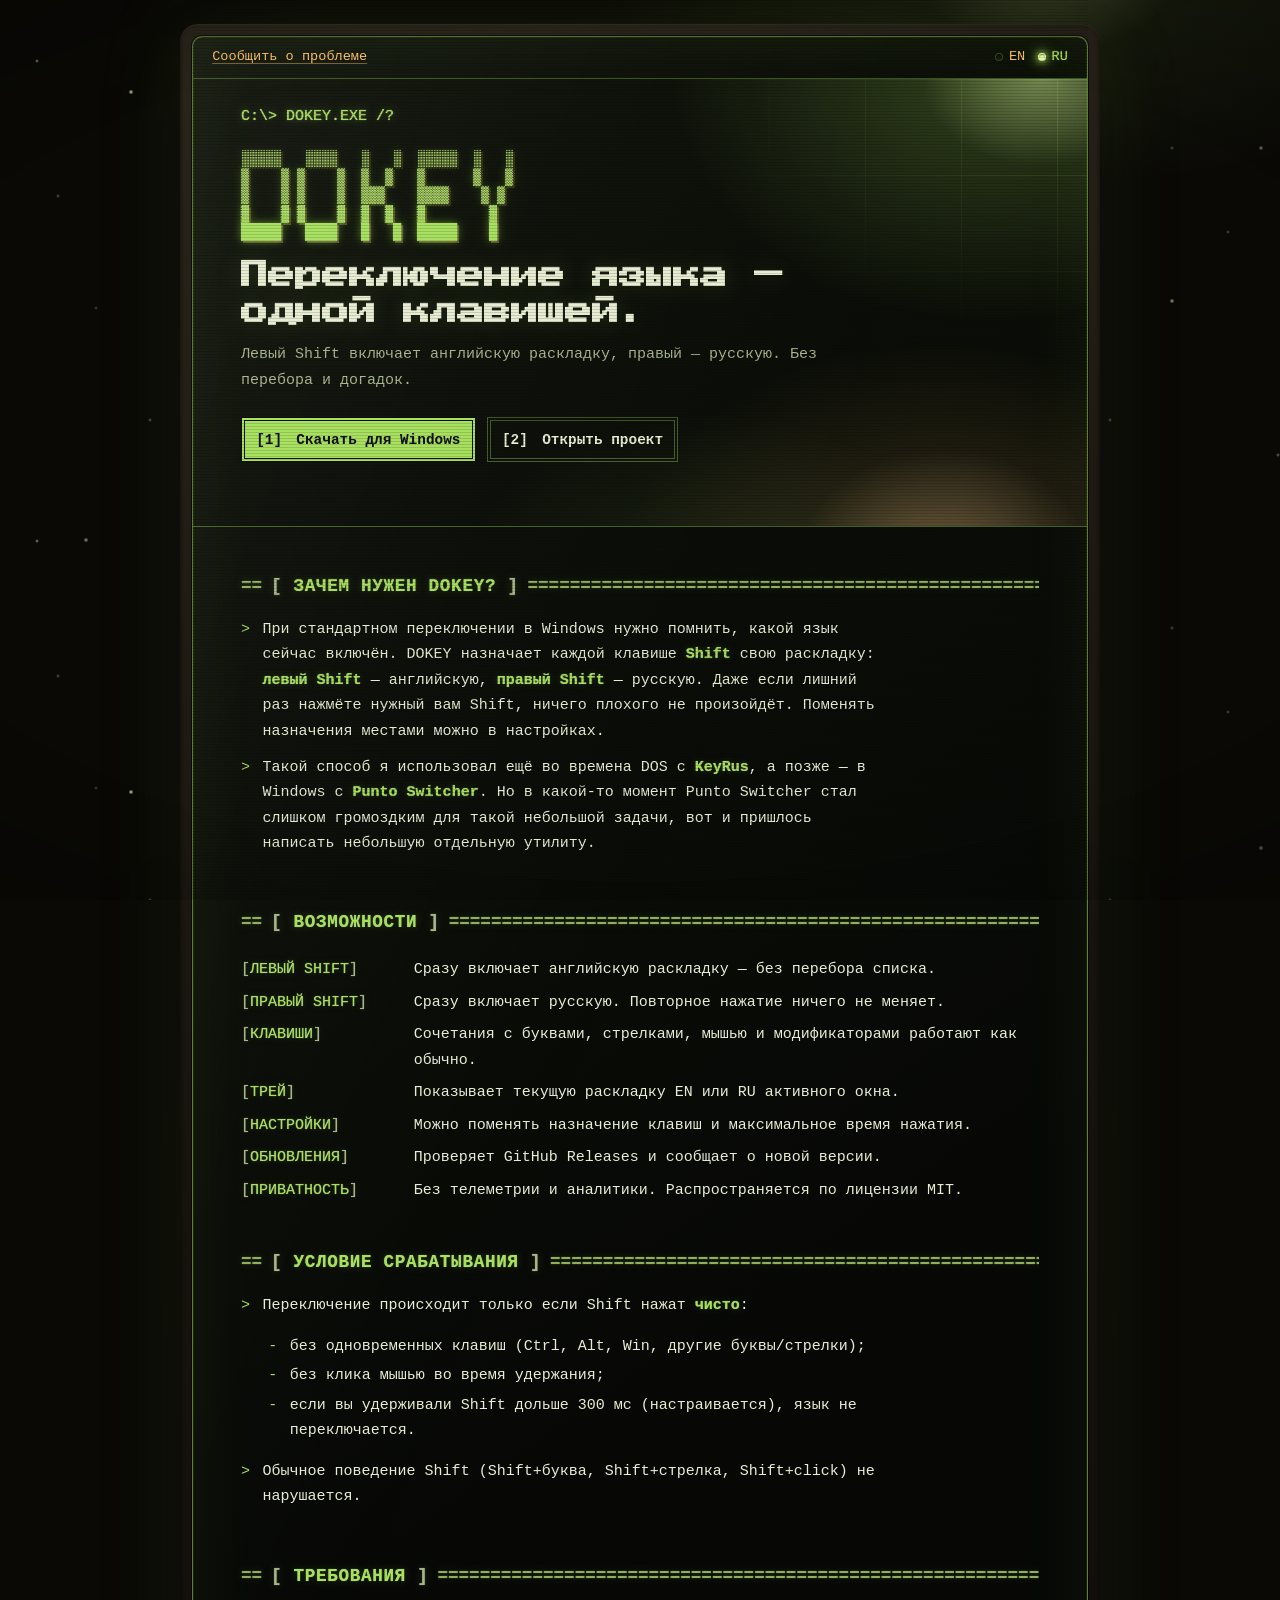
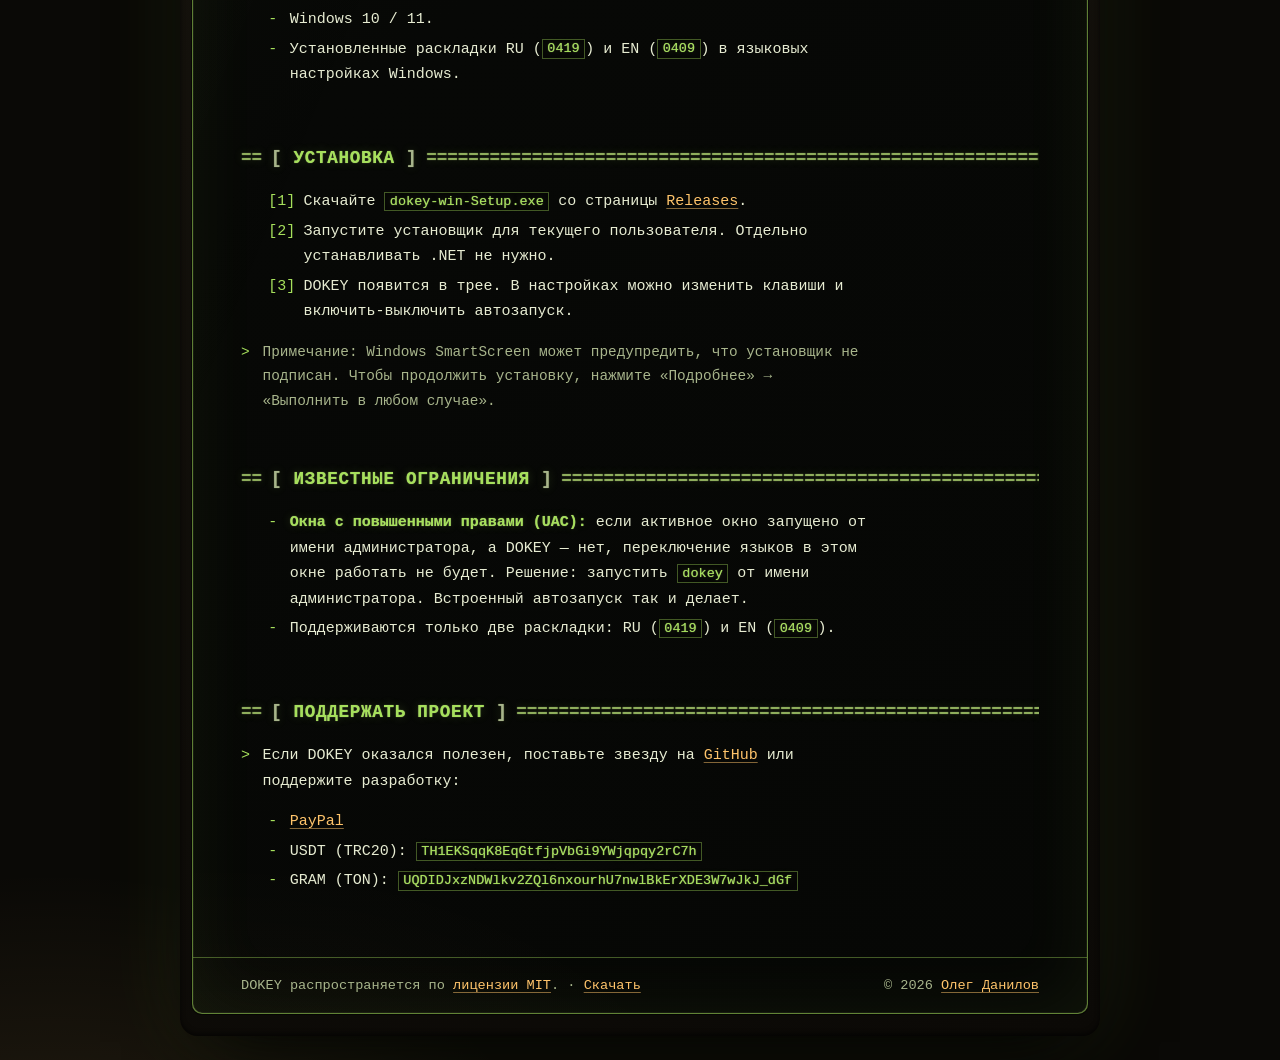
==== commit ce52c9f9: "Update pages from c47fd77" ====
--- a/ru/index.html
+++ b/ru/index.html
@@ -10,15 +10,19 @@
   <link rel="alternate" hreflang="ru" href="https://dosoft.github.io/dokey/ru/">
   <link rel="alternate" hreflang="x-default" href="https://dosoft.github.io/dokey/">
   <meta name="theme-color" content="#0a0906">
-  <link rel="icon" type="image/png" href="../logo.png">
+  <link rel="icon" type="image/png" sizes="32x32" href="../favicon-32.png">
+  <link rel="apple-touch-icon" href="../apple-touch-icon.png">
   <meta property="og:title" content="DOKEY — Переключение раскладки клавишами Shift">
   <meta property="og:description" content="Выбирайте английскую или русскую раскладку напрямую левой и правой клавишами Shift.">
   <meta property="og:type" content="website">
   <meta property="og:url" content="https://dosoft.github.io/dokey/ru/">
-  <meta property="og:image" content="https://dosoft.github.io/dokey/logo.png">
+  <meta property="og:image" content="https://dosoft.github.io/dokey/og-image.png">
+  <meta property="og:image:width" content="1200">
+  <meta property="og:image:height" content="630">
+  <meta property="og:image:alt" content="DOKEY — левый Shift выбирает английский, правый — русский">
   <meta property="og:locale" content="ru_RU">
-  <meta name="twitter:card" content="summary">
-  <link rel="stylesheet" href="../styles.css?v=b9884a3">
+  <meta name="twitter:card" content="summary_large_image">
+  <link rel="stylesheet" href="../styles.css?v=c47fd77">
   <script type="application/ld+json">{"@context":"https://schema.org","@type":"SoftwareApplication","name":"DOKEY","applicationCategory":"UtilitiesApplication","operatingSystem":"Windows 10, Windows 11","offers":{"@type":"Offer","price":"0","priceCurrency":"USD"},"url":"https://dosoft.github.io/dokey/ru/","downloadUrl":"https://github.com/dosoft/dokey/releases","author":{"@type":"Person","name":"Олег Данилов","url":"https://olegd.com"}}</script>
 </head>
 <body>
@@ -34,7 +38,7 @@
 ▒    ▒ ▒    ▒  ▒▒▒    ▒▒▒▒    ▒ ▒
 ▓    ▓ ▓    ▓  ▓  ▓   ▓        ▓
 █████   ████   █   █  █████    █</pre>
-        <h1>Переключение языка — одним нажатием.</h1>
+        <h1>Переключение языка — одной клавишей.</h1>
         <p class="tagline">Левый Shift включает английскую раскладку, правый — русскую. Без перебора и догадок.</p>
         <div class="cta"><a class="button" href="https://github.com/dosoft/dokey/releases/latest"><span class="key">[1]</span> Скачать для Windows</a><a class="button secondary" href="https://github.com/dosoft/dokey"><span class="key">[2]</span> Открыть проект</a></div>
         <p id="release-meta" class="release-meta"></p>
@@ -60,6 +64,6 @@
     <footer class="terminal-footer"><p>DOKEY распространяется по <a href="https://github.com/dosoft/dokey/blob/main/LICENSE">лицензии MIT</a>. <span class="sep" aria-hidden="true">·</span> <a href="https://github.com/dosoft/dokey/releases">Скачать</a></p><p>© <span data-copyright-years>2026</span> <a href="https://olegd.com">Олег Данилов</a></p></footer>
     </div>
   </div>
-  <script src="../release.js?v=b9884a3"></script>
+  <script src="../release.js?v=c47fd77"></script>
 </body>
 </html>
--- a/styles.css
+++ b/styles.css
@@ -14,6 +14,17 @@
   font-display: swap;
   src: url("fonts/press-start-2p-cyrillic.woff2") format("woff2");
   unicode-range: U+0301, U+0400-045F, U+0490-0491, U+04B0-04B1, U+2116;
+}
+/* JetBrains Mono Bold subset — only the space and the block/shade glyphs the ASCII mark uses.
+   The mark needs cells that are exactly one width; a fallback font cannot guarantee that, so the
+   glyphs ship with the page. SIL OFL 1.1, subset renamed — see fonts/OFL-blocks.txt. */
+@font-face {
+  font-family: "Dokey Blocks";
+  font-style: normal;
+  font-weight: 700;
+  font-display: swap;
+  src: url("fonts/dokey-blocks.woff2") format("woff2");
+  unicode-range: U+0020, U+2588, U+2591-2593;
 }
 
 :root {
@@ -91,7 +102,7 @@
 .terminal-header::after { position: absolute; inset: 0; z-index: -1; pointer-events: none; background: repeating-linear-gradient(to right, rgba(166,224,92,.20) 0 1px, transparent 1px 96px), repeating-linear-gradient(to bottom, rgba(166,224,92,.20) 0 1px, transparent 1px 96px); -webkit-mask-image: radial-gradient(44% 62% at 100% 0%, #000 0%, rgba(0,0,0,.35) 50%, transparent 100%); mask-image: radial-gradient(44% 62% at 100% 0%, #000 0%, rgba(0,0,0,.35) 50%, transparent 100%); content: ""; }
 .terminal-content { padding: 1.6rem clamp(1rem, 5vw, 3rem); }
 .command { margin: 0 0 1.25rem; color: var(--green); text-shadow: var(--phosphor); }
-.ascii-mark { width: max-content; max-width: 100%; margin: 0 0 1rem; color: var(--green); font: 700 clamp(.62rem, 1.8vw, .85rem)/1.35 "Cascadia Mono", "Lucida Console", Consolas, monospace; white-space: pre; text-shadow: var(--phosphor), 2px 2px 0 rgba(255,196,107,.3); }
+.ascii-mark { width: max-content; max-width: 100%; margin: 0 0 1rem; color: var(--green); font: 700 clamp(.62rem, 1.8vw, .85rem)/1.35 "Dokey Blocks", "Cascadia Mono", "Lucida Console", Consolas, monospace; white-space: pre; text-shadow: var(--phosphor), 2px 2px 0 rgba(255,196,107,.3); }
 h1 { max-width: 20ch; margin: 0 0 .7rem; color: var(--text); font-family: "Press Start 2P", "Cascadia Mono", "Lucida Console", Consolas, monospace; font-size: clamp(1.2rem, 3.2vw, 1.7rem); line-height: 1.35; letter-spacing: normal; text-shadow: 0 0 22px rgba(166,224,92,.16); }
 .tagline { max-width: 68ch; margin: 0 0 1.5rem; color: var(--muted); }
 .cta { display: flex; flex-wrap: wrap; gap: .7rem; }
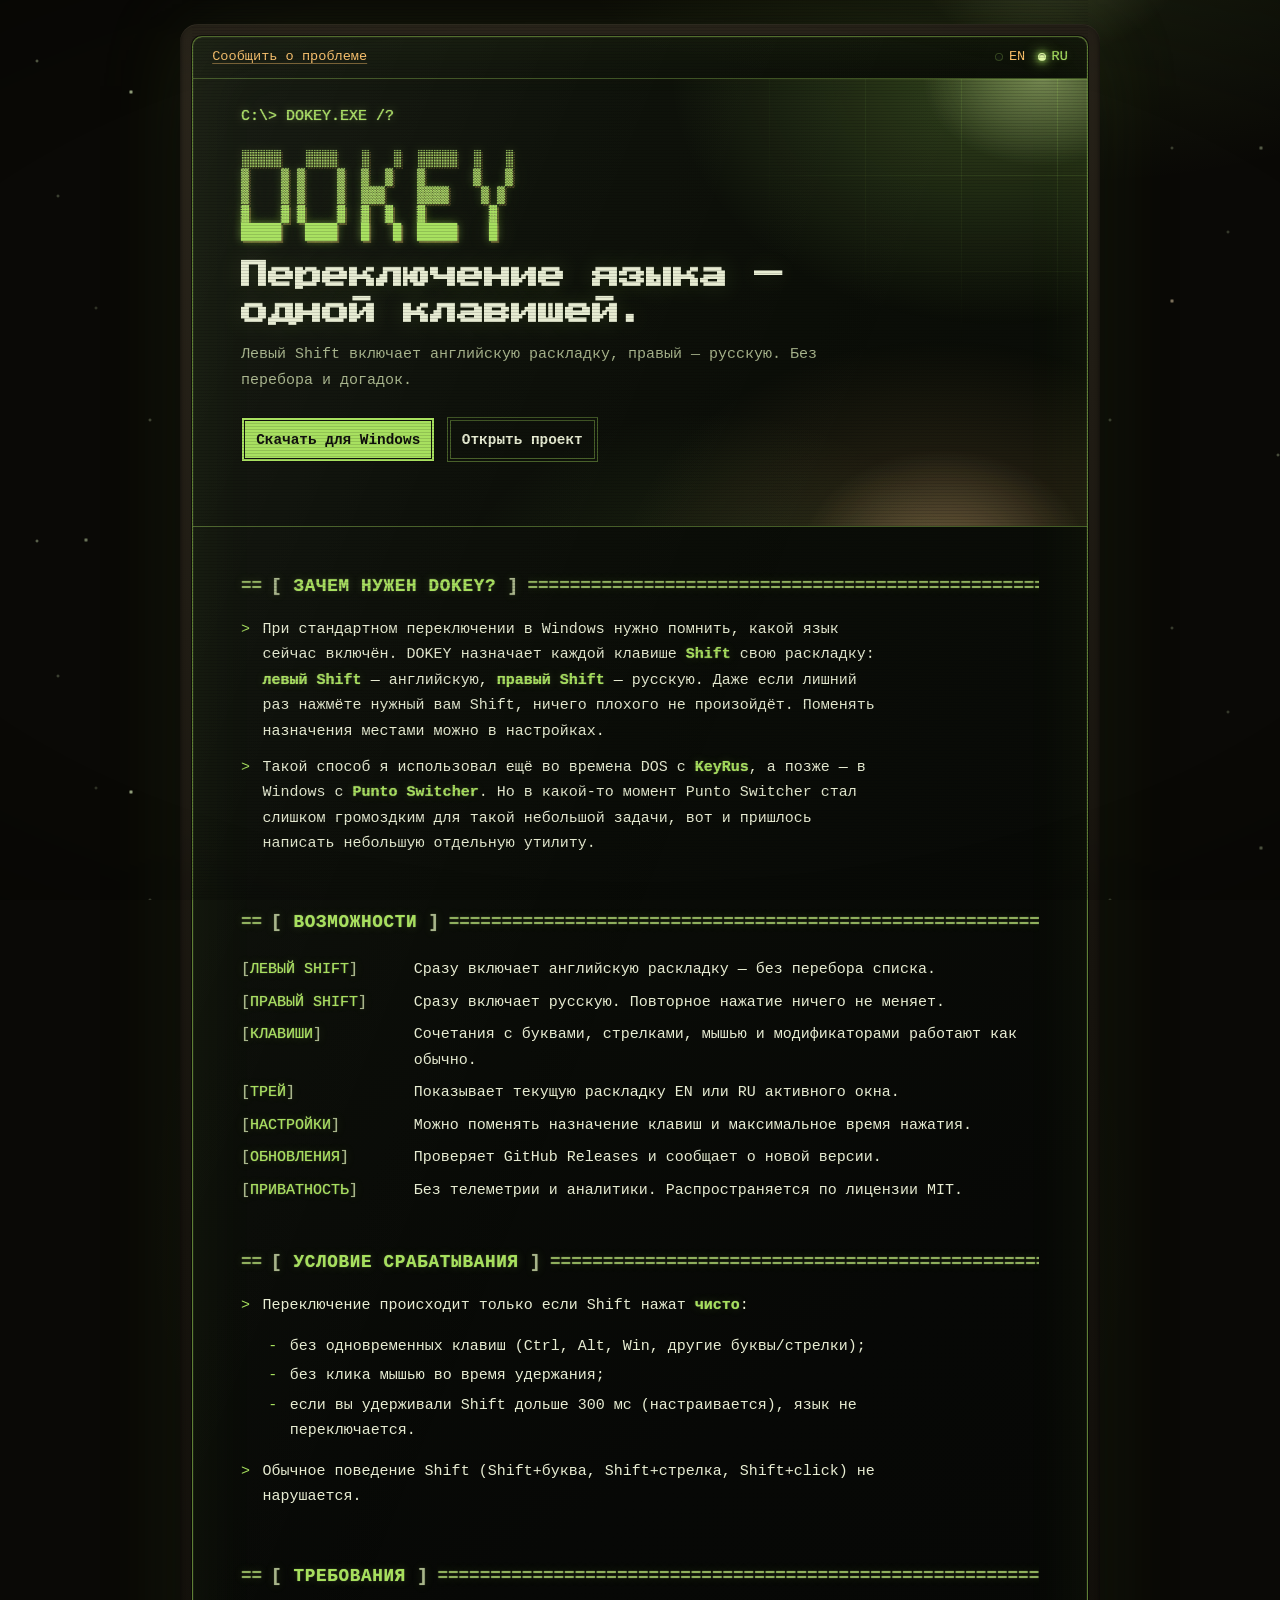
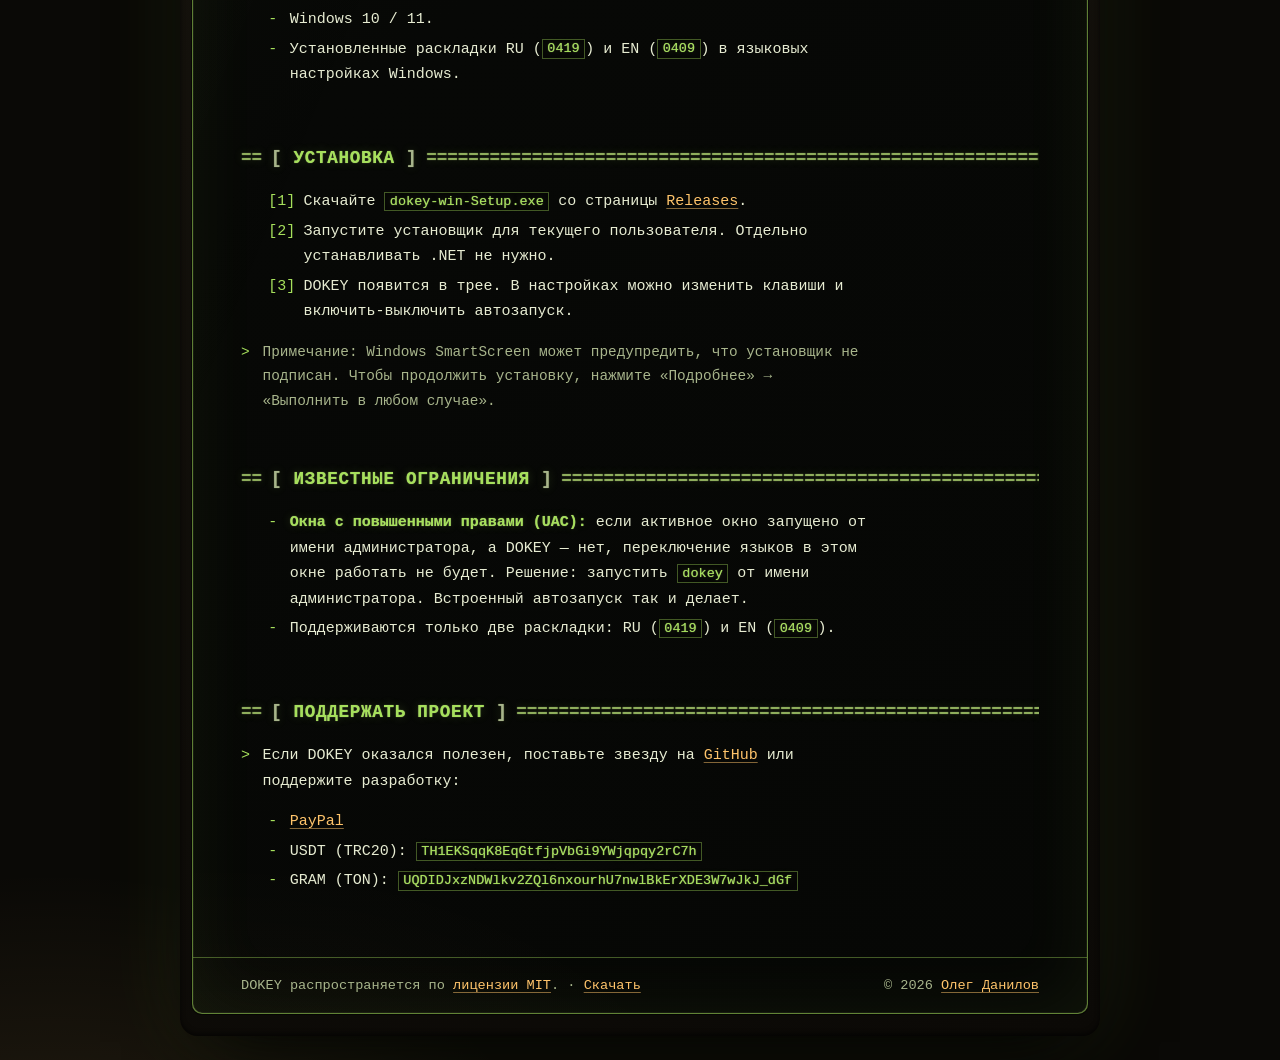
==== commit d7875af6: "Update pages from e10b659" ====
--- a/ru/index.html
+++ b/ru/index.html
@@ -22,7 +22,7 @@
   <meta property="og:image:alt" content="DOKEY — левый Shift выбирает английский, правый — русский">
   <meta property="og:locale" content="ru_RU">
   <meta name="twitter:card" content="summary_large_image">
-  <link rel="stylesheet" href="../styles.css?v=c47fd77">
+  <link rel="stylesheet" href="../styles.css?v=e10b659">
   <script type="application/ld+json">{"@context":"https://schema.org","@type":"SoftwareApplication","name":"DOKEY","applicationCategory":"UtilitiesApplication","operatingSystem":"Windows 10, Windows 11","offers":{"@type":"Offer","price":"0","priceCurrency":"USD"},"url":"https://dosoft.github.io/dokey/ru/","downloadUrl":"https://github.com/dosoft/dokey/releases","author":{"@type":"Person","name":"Олег Данилов","url":"https://olegd.com"}}</script>
 </head>
 <body>
@@ -40,7 +40,7 @@
 █████   ████   █   █  █████    █</pre>
         <h1>Переключение языка — одной клавишей.</h1>
         <p class="tagline">Левый Shift включает английскую раскладку, правый — русскую. Без перебора и догадок.</p>
-        <div class="cta"><a class="button" href="https://github.com/dosoft/dokey/releases/latest"><span class="key">[1]</span> Скачать для Windows</a><a class="button secondary" href="https://github.com/dosoft/dokey"><span class="key">[2]</span> Открыть проект</a></div>
+        <div class="cta"><a class="button" href="https://github.com/dosoft/dokey/releases/latest">Скачать для Windows</a><a class="button secondary" href="https://github.com/dosoft/dokey">Открыть проект</a></div>
         <p id="release-meta" class="release-meta"></p>
       </div>
     </header>
@@ -64,6 +64,6 @@
     <footer class="terminal-footer"><p>DOKEY распространяется по <a href="https://github.com/dosoft/dokey/blob/main/LICENSE">лицензии MIT</a>. <span class="sep" aria-hidden="true">·</span> <a href="https://github.com/dosoft/dokey/releases">Скачать</a></p><p>© <span data-copyright-years>2026</span> <a href="https://olegd.com">Олег Данилов</a></p></footer>
     </div>
   </div>
-  <script src="../release.js?v=c47fd77"></script>
+  <script src="../release.js?v=e10b659"></script>
 </body>
 </html>
--- a/styles.css
+++ b/styles.css
@@ -108,10 +108,9 @@
 .cta { display: flex; flex-wrap: wrap; gap: .7rem; }
 .button { display: inline-block; padding: .4rem .7rem; border: 4px double var(--bg); color: var(--bg); background: var(--green); font-size: .9rem; font-weight: 700; text-decoration: none; box-shadow: 0 0 0 rgba(166,224,92,0); transition: box-shadow .5s ease-out .22s, background .18s ease-out, color .18s ease-out, border-color .18s ease-out, transform .08s ease-out; }
 .button:hover { color: var(--green); background: transparent; border-color: var(--green); text-decoration: none; box-shadow: 0 0 22px rgba(166,224,92,.35); transition: box-shadow .07s ease-out, background .18s ease-out, color .18s ease-out, border-color .18s ease-out, transform .08s ease-out; }
-.button:active, .button.is-pressed { transform: translateY(1px); }
+.button:active { transform: translateY(1px); }
 .button.secondary { border-color: var(--line); color: var(--text); background: transparent; }
 .button.secondary:hover { border-color: var(--green); color: var(--green); box-shadow: 0 0 22px rgba(166,224,92,.25); }
-.key { margin-right: .35rem; }
 .release-meta { min-height: 1.6em; margin: 1rem 0 0; color: var(--muted); font-size: .85rem; }
 .release-version { color: var(--green); font-weight: 700; text-shadow: var(--phosphor-soft); }
 
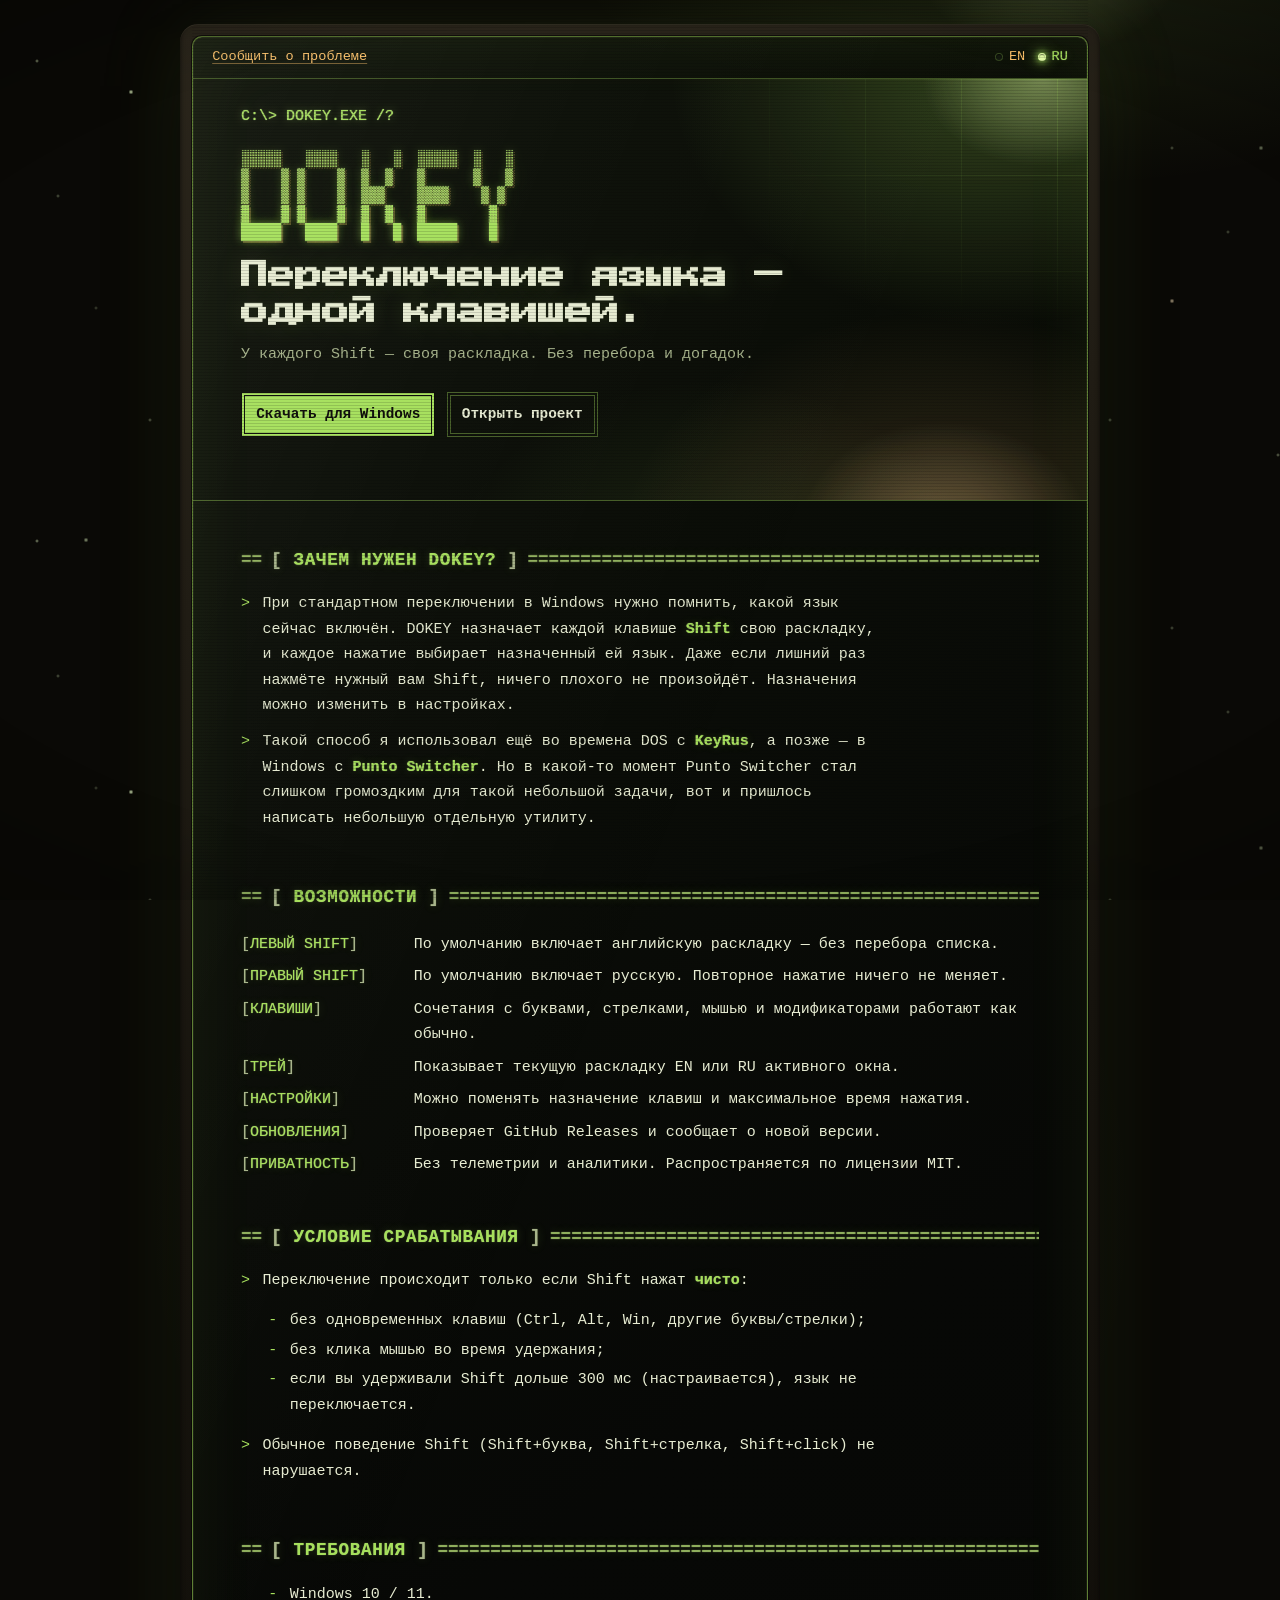
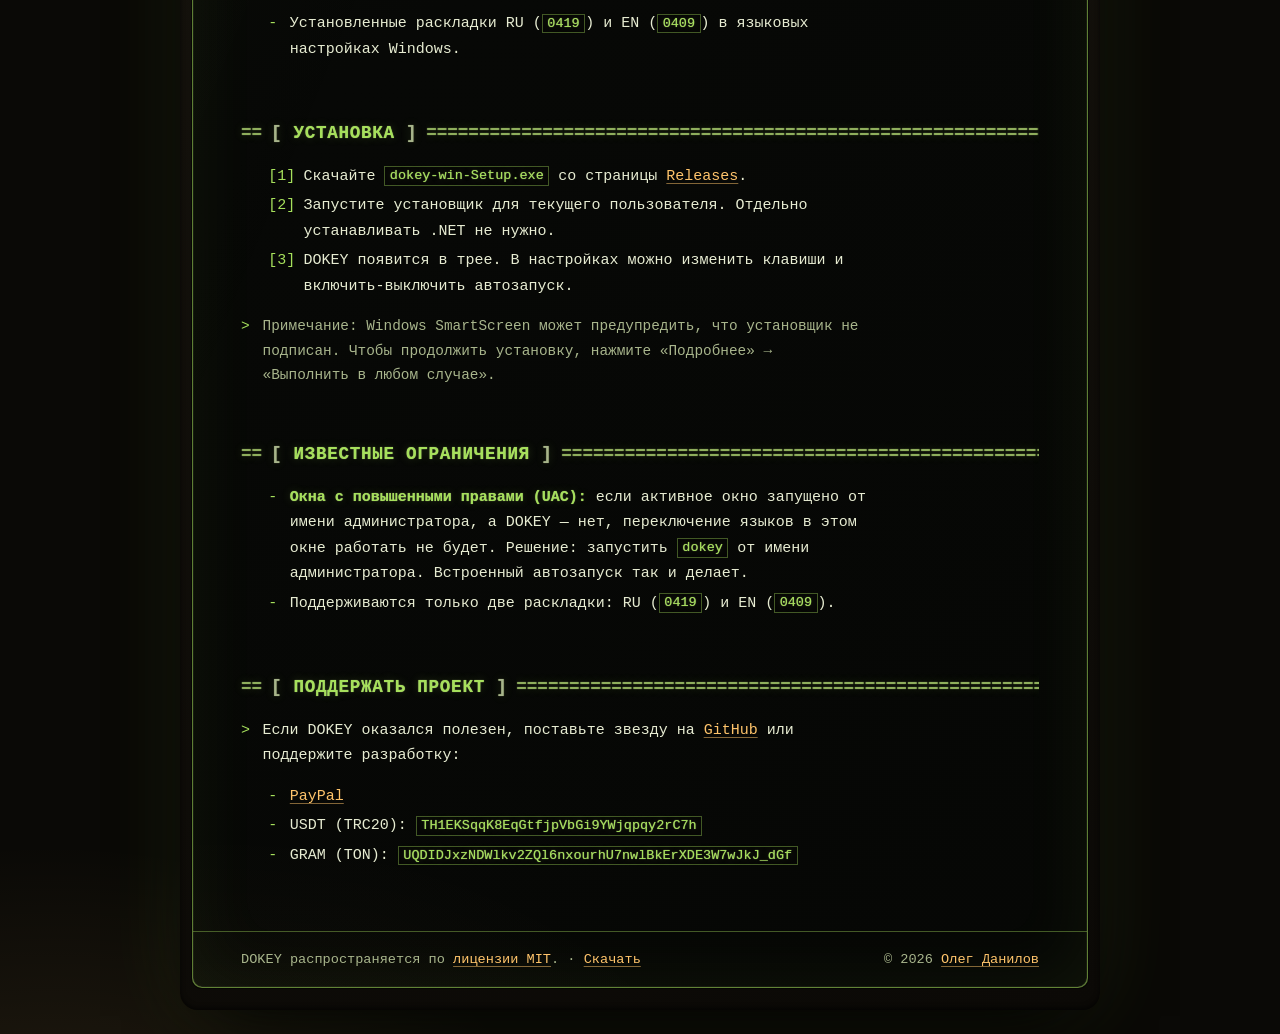
==== commit 37c99793: "Update pages from 51c6d8f" ====
--- a/ru/index.html
+++ b/ru/index.html
@@ -19,10 +19,10 @@
   <meta property="og:image" content="https://dosoft.github.io/dokey/og-image.png">
   <meta property="og:image:width" content="1200">
   <meta property="og:image:height" content="630">
-  <meta property="og:image:alt" content="DOKEY — левый Shift выбирает английский, правый — русский">
+  <meta property="og:image:alt" content="DOKEY — по умолчанию левый Shift выбирает английский, правый — русский">
   <meta property="og:locale" content="ru_RU">
   <meta name="twitter:card" content="summary_large_image">
-  <link rel="stylesheet" href="../styles.css?v=e10b659">
+  <link rel="stylesheet" href="../styles.css?v=51c6d8f">
   <script type="application/ld+json">{"@context":"https://schema.org","@type":"SoftwareApplication","name":"DOKEY","applicationCategory":"UtilitiesApplication","operatingSystem":"Windows 10, Windows 11","offers":{"@type":"Offer","price":"0","priceCurrency":"USD"},"url":"https://dosoft.github.io/dokey/ru/","downloadUrl":"https://github.com/dosoft/dokey/releases","author":{"@type":"Person","name":"Олег Данилов","url":"https://olegd.com"}}</script>
 </head>
 <body>
@@ -39,16 +39,16 @@
 ▓    ▓ ▓    ▓  ▓  ▓   ▓        ▓
 █████   ████   █   █  █████    █</pre>
         <h1>Переключение языка — одной клавишей.</h1>
-        <p class="tagline">Левый Shift включает английскую раскладку, правый — русскую. Без перебора и догадок.</p>
+        <p class="tagline">У каждого Shift — своя раскладка. Без перебора и догадок.</p>
         <div class="cta"><a class="button" href="https://github.com/dosoft/dokey/releases/latest">Скачать для Windows</a><a class="button secondary" href="https://github.com/dosoft/dokey">Открыть проект</a></div>
         <p id="release-meta" class="release-meta"></p>
       </div>
     </header>
     <main class="terminal-content">
-      <section class="output-section"><h2><span>ЗАЧЕМ НУЖЕН DOKEY?</span></h2><p>При стандартном переключении в Windows нужно помнить, какой язык сейчас включён. DOKEY назначает каждой клавише <strong>Shift</strong> свою раскладку: <strong>левый Shift</strong> — английскую, <strong>правый Shift</strong> — русскую. Даже если лишний раз нажмёте нужный вам Shift, ничего плохого не произойдёт. Поменять назначения местами можно в настройках.</p><p>Такой способ я использовал ещё во времена DOS с <strong>KeyRus</strong>, а позже — в Windows с <strong>Punto Switcher</strong>. Но в какой-то момент Punto Switcher стал слишком громоздким для такой небольшой задачи, вот и пришлось написать небольшую отдельную утилиту.</p></section>
+      <section class="output-section"><h2><span>ЗАЧЕМ НУЖЕН DOKEY?</span></h2><p>При стандартном переключении в Windows нужно помнить, какой язык сейчас включён. DOKEY назначает каждой клавише <strong>Shift</strong> свою раскладку, и каждое нажатие выбирает назначенный ей язык. Даже если лишний раз нажмёте нужный вам Shift, ничего плохого не произойдёт. Назначения можно изменить в настройках.</p><p>Такой способ я использовал ещё во времена DOS с <strong>KeyRus</strong>, а позже — в Windows с <strong>Punto Switcher</strong>. Но в какой-то момент Punto Switcher стал слишком громоздким для такой небольшой задачи, вот и пришлось написать небольшую отдельную утилиту.</p></section>
       <section class="output-section"><h2><span>ВОЗМОЖНОСТИ</span></h2><dl class="feature-list">
-        <div><dt>ЛЕВЫЙ SHIFT</dt><dd>Сразу включает английскую раскладку — без перебора списка.</dd></div>
-        <div><dt>ПРАВЫЙ SHIFT</dt><dd>Сразу включает русскую. Повторное нажатие ничего не меняет.</dd></div>
+        <div><dt>ЛЕВЫЙ SHIFT</dt><dd>По умолчанию включает английскую раскладку — без перебора списка.</dd></div>
+        <div><dt>ПРАВЫЙ SHIFT</dt><dd>По умолчанию включает русскую. Повторное нажатие ничего не меняет.</dd></div>
         <div><dt>КЛАВИШИ</dt><dd>Сочетания с буквами, стрелками, мышью и модификаторами работают как обычно.</dd></div>
         <div><dt>ТРЕЙ</dt><dd>Показывает текущую раскладку EN или RU активного окна.</dd></div>
         <div><dt>НАСТРОЙКИ</dt><dd>Можно поменять назначение клавиш и максимальное время нажатия.</dd></div>
@@ -64,6 +64,6 @@
     <footer class="terminal-footer"><p>DOKEY распространяется по <a href="https://github.com/dosoft/dokey/blob/main/LICENSE">лицензии MIT</a>. <span class="sep" aria-hidden="true">·</span> <a href="https://github.com/dosoft/dokey/releases">Скачать</a></p><p>© <span data-copyright-years>2026</span> <a href="https://olegd.com">Олег Данилов</a></p></footer>
     </div>
   </div>
-  <script src="../release.js?v=e10b659"></script>
+  <script src="../release.js?v=51c6d8f"></script>
 </body>
 </html>
